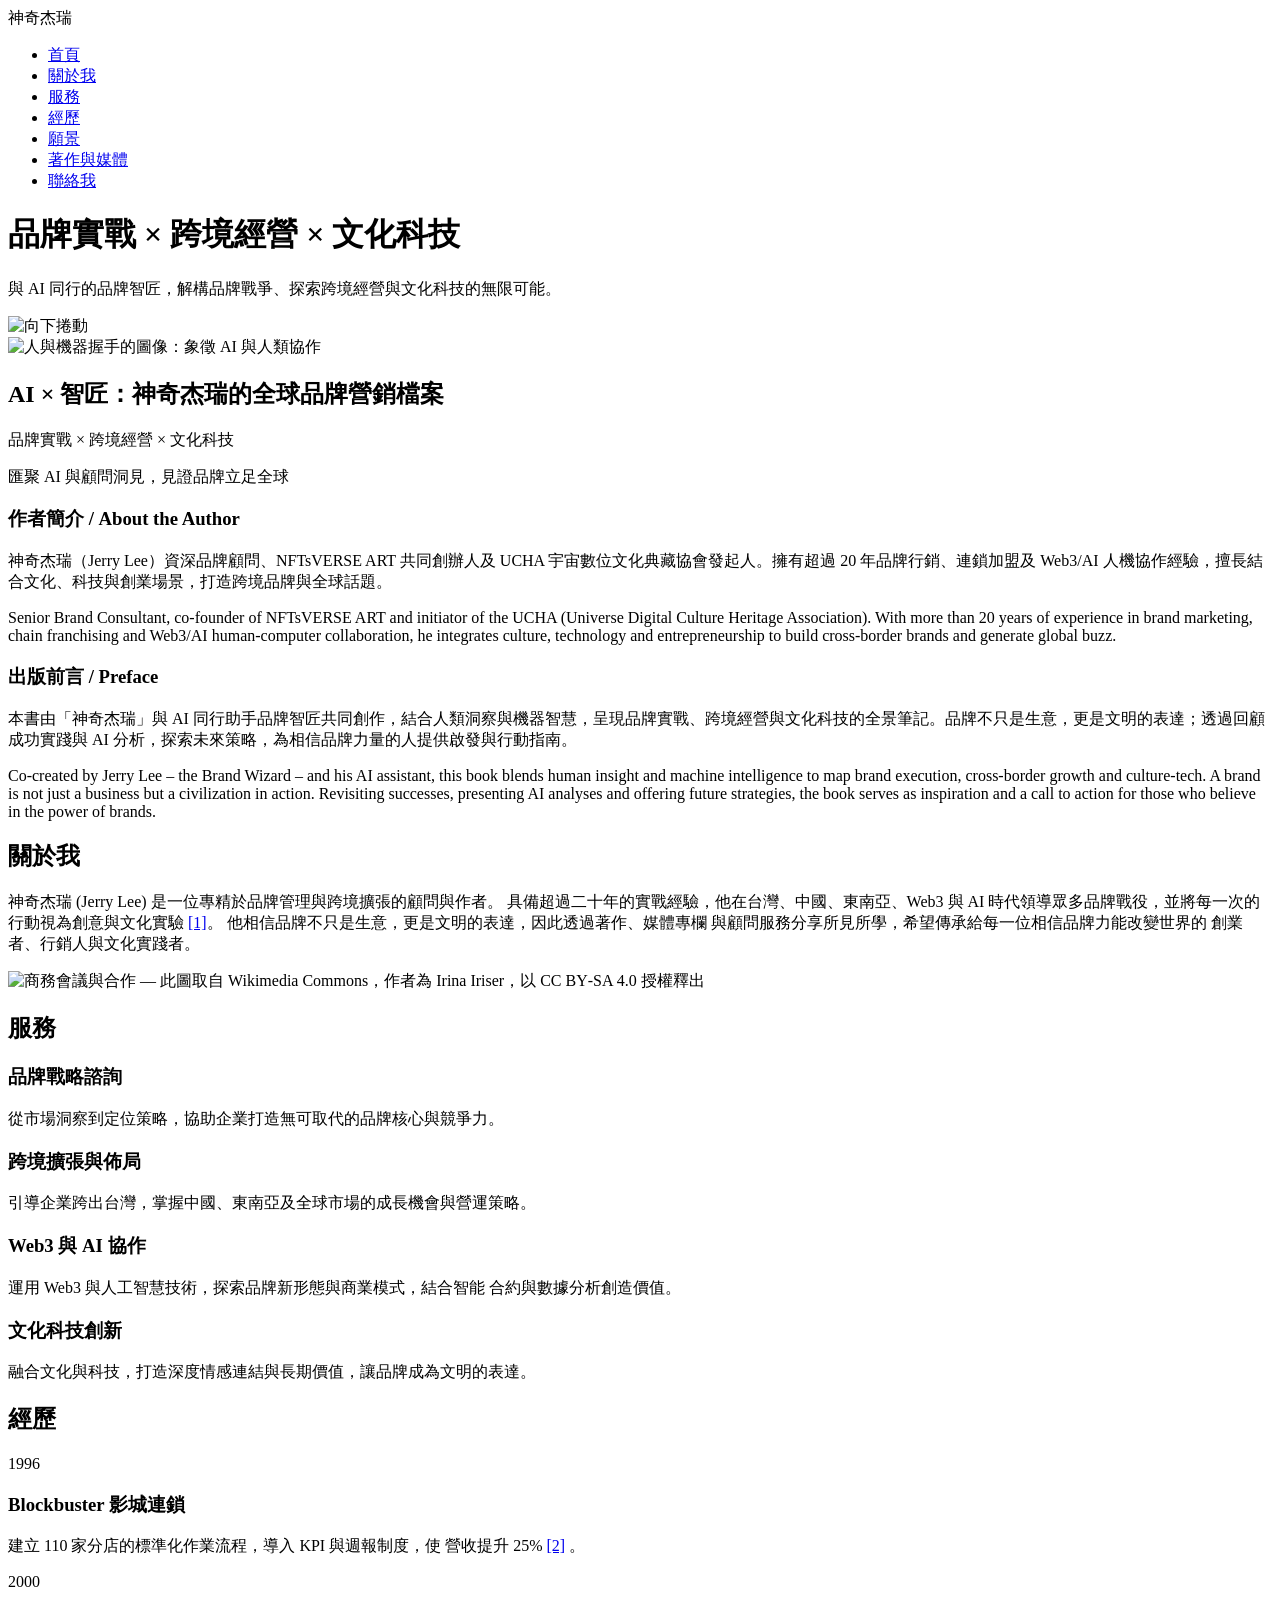
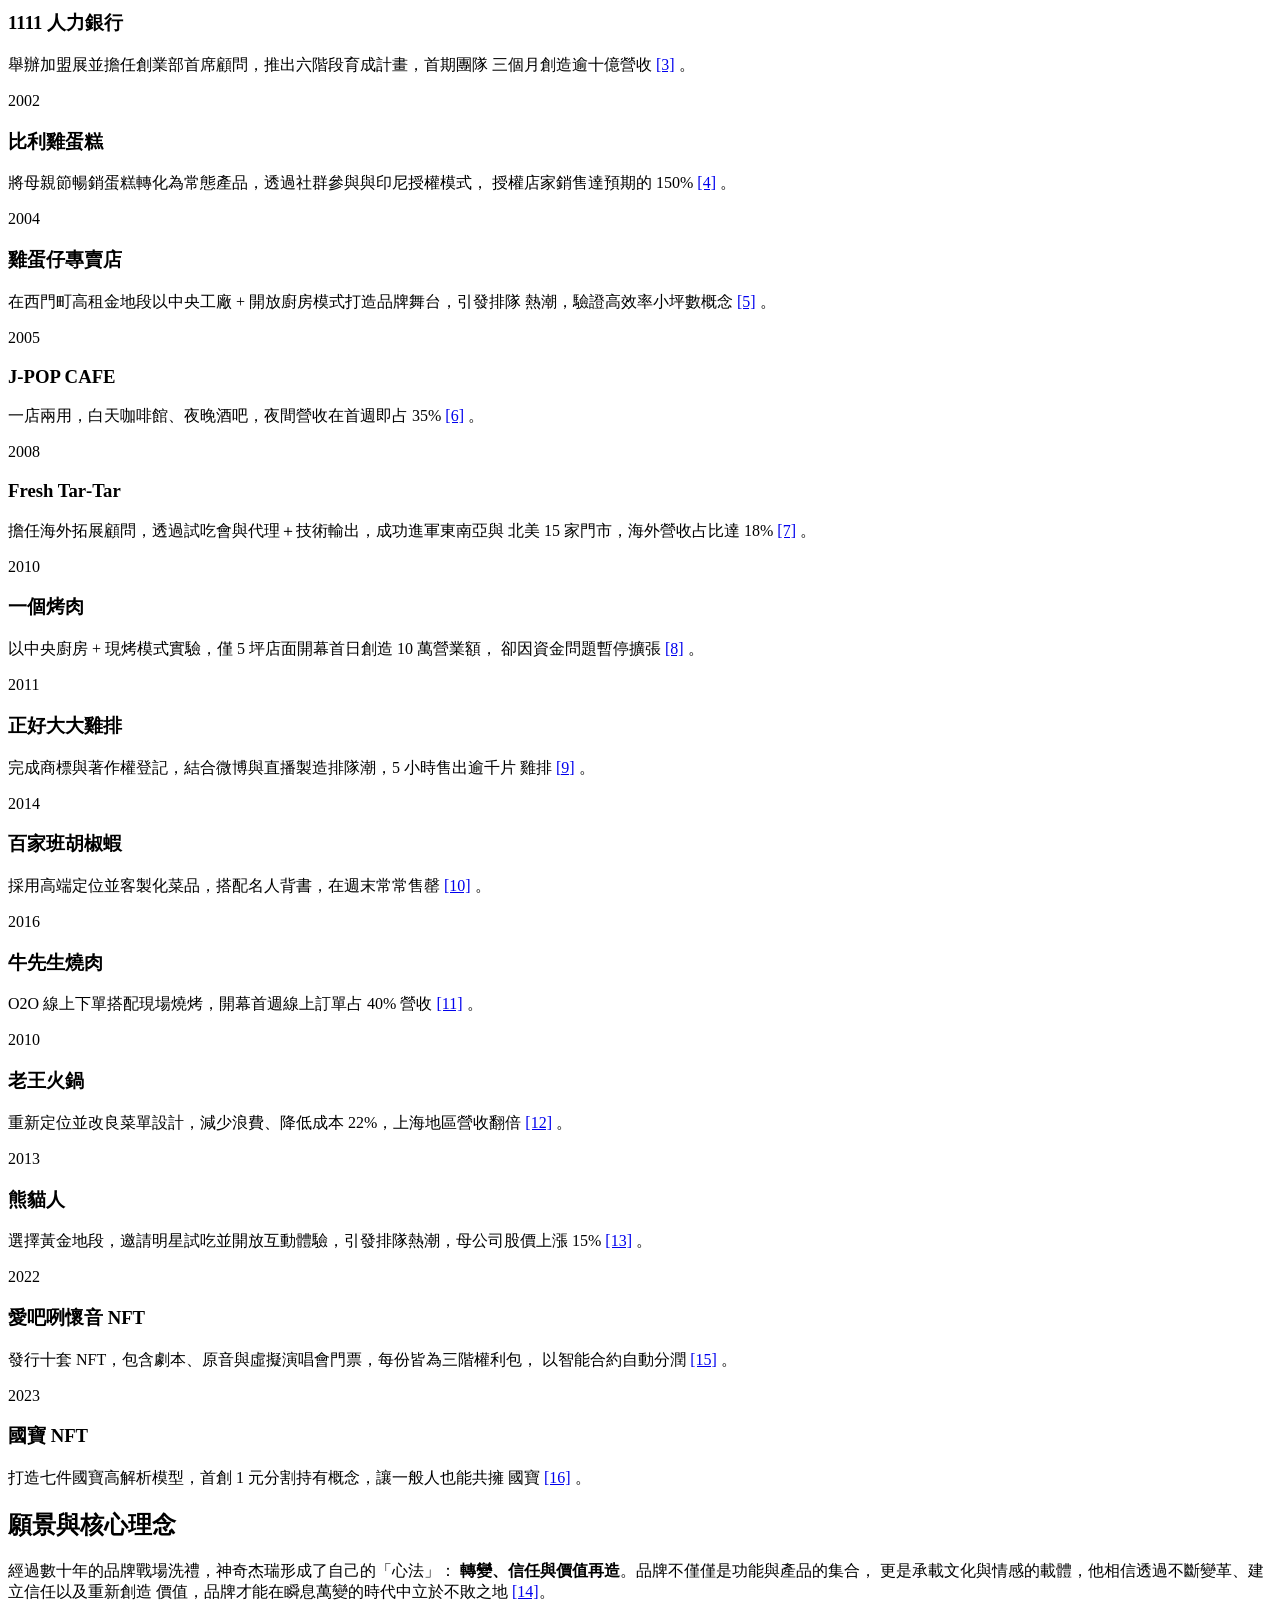
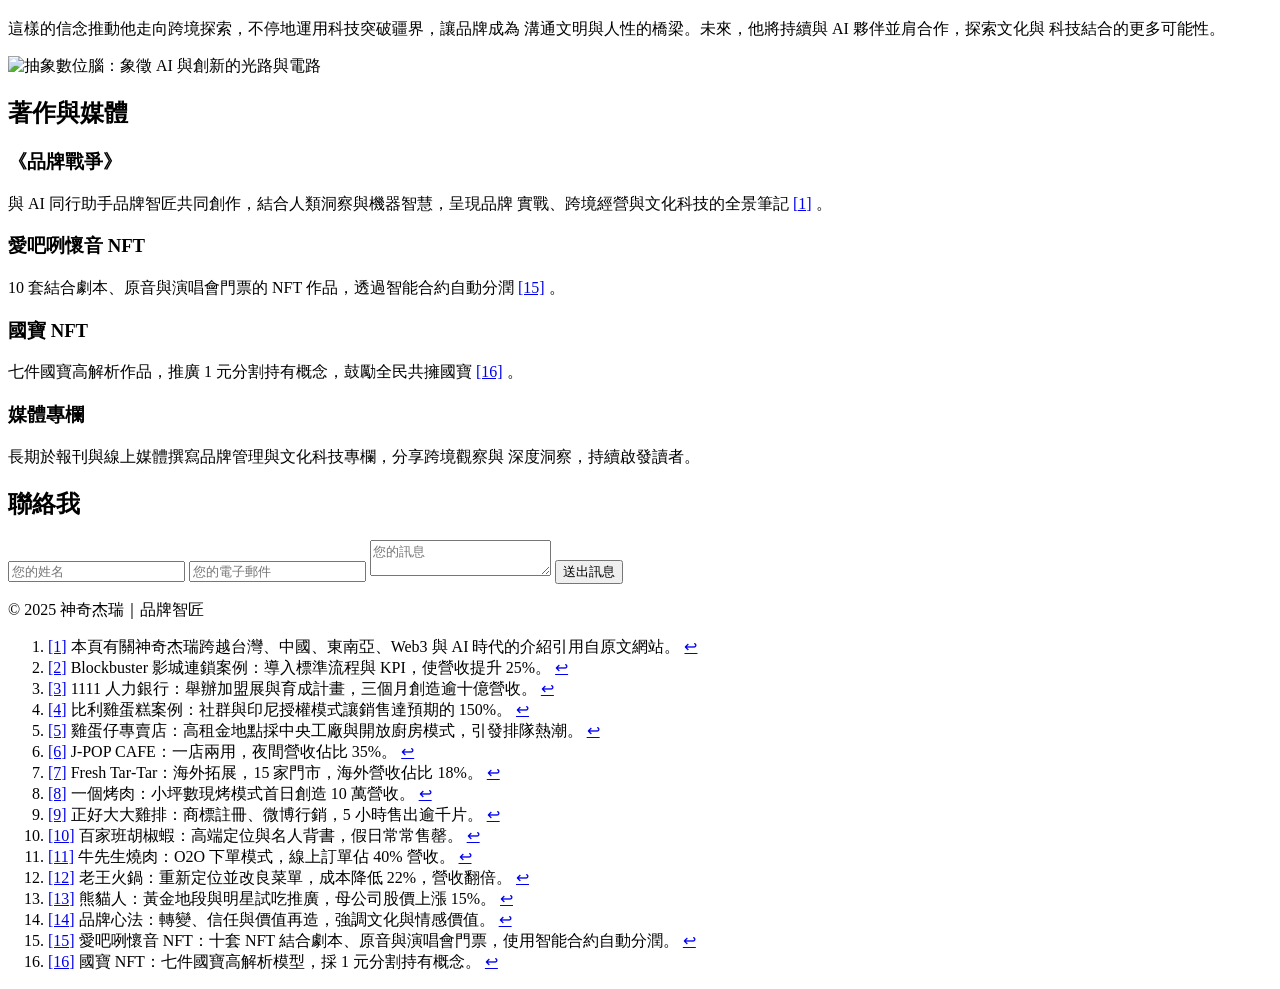
==== docs/index.html @ bb406d40 "Add files via upload" ====
<!DOCTYPE html>
<html lang="zh-Hant">
  <head>
    <meta charset="UTF-8" />
    <meta name="viewport" content="width=device-width, initial-scale=1.0" />
    <title>神奇杰瑞｜品牌顧問與策略家</title>
    <!-- Link to the main stylesheet -->
    <link rel="stylesheet" href="css/style.css" />
    <!-- Preconnect to Google Fonts for faster font loading -->
    <link rel="preconnect" href="https://fonts.googleapis.com" />
    <link rel="preconnect" href="https://fonts.gstatic.com" crossorigin />
    <link
      href="https://fonts.googleapis.com/css2?family=Noto+Sans+TC:wght@400;500;700&display=swap"
      rel="stylesheet"
    />
  </head>
  <body>
    <!-- Navigation bar -->
    <nav class="navbar">
      <div class="logo">神奇杰瑞</div>
      <ul class="nav-links">
        <li><a href="#home" class="active">首頁</a></li>
        <li><a href="#about">關於我</a></li>
        <li><a href="#services">服務</a></li>
        <li><a href="#timeline">經歷</a></li>
        <li><a href="#vision">願景</a></li>
        <li><a href="#works">著作與媒體</a></li>
        <li><a href="#contact">聯絡我</a></li>
      </ul>
    </nav>

    <!-- Hero section -->
    <header id="home" class="hero">
      <div class="hero-content">
        <h1>品牌實戰 × 跨境經營 × 文化科技</h1>
        <p>
          與 AI 同行的品牌智匠，解構品牌戰爭、探索跨境經營與文化科技的無限可能。
        </p>
        <!-- animated scroll arrow -->
        <img
          src="images/down_arrow.gif"
          alt="向下捲動"
          class="scroll-down-gif"
        />
        <!-- Book information card: title, author intro and preface -->
        <div class="hero-book">
          <div class="book-image">
            <img
              src="images/handshake.jpeg"
              alt="人與機器握手的圖像：象徵 AI 與人類協作"
            />
          </div>
          <div class="book-text">
            <h2 class="book-title">AI × 智匠：神奇杰瑞的全球品牌營銷檔案</h2>
            <p class="book-tagline">品牌實戰 × 跨境經營 × 文化科技</p>
            <p class="book-subtagline">匯聚 AI 與顧問洞見，見證品牌立足全球</p>
            <h3 class="author-title">作者簡介 / About the Author</h3>
            <p class="author-text">
              神奇杰瑞（Jerry Lee）資深品牌顧問、NFTsVERSE ART
              共同創辦人及 UCHA 宇宙數位文化典藏協會發起人。擁有超過
              20 年品牌行銷、連鎖加盟及 Web3/AI 人機協作經驗，擅長結合文化、科技與創業場景，打造跨境品牌與全球話題。
            </p>
            <p class="author-text">
              Senior Brand Consultant, co‑founder of NFTsVERSE ART and initiator of the UCHA (Universe Digital Culture Heritage Association). With more than 20 years of experience in brand marketing, chain franchising and Web3/AI human‑computer collaboration, he integrates culture, technology and entrepreneurship to build cross‑border brands and generate global buzz.
            </p>
            <h3 class="preface-title">出版前言 / Preface</h3>
            <p class="preface-text">
              本書由「神奇杰瑞」與 AI 同行助手品牌智匠共同創作，結合人類洞察與機器智慧，呈現品牌實戰、跨境經營與文化科技的全景筆記。品牌不只是生意，更是文明的表達；透過回顧成功實踐與 AI 分析，探索未來策略，為相信品牌力量的人提供啟發與行動指南。
            </p>
            <p class="preface-text">
              Co‑created by Jerry Lee – the Brand Wizard – and his AI assistant, this book blends human insight and machine intelligence to map brand execution, cross‑border growth and culture‑tech. A brand is not just a business but a civilization in action. Revisiting successes, presenting AI analyses and offering future strategies, the book serves as inspiration and a call to action for those who believe in the power of brands.
            </p>
          </div>
        </div>
      </div>
    </header>

    <main>
      <!-- About section -->
      <section id="about">
        <div class="section-title">
          <h2>關於我</h2>
        </div>
        <div class="about-container">
          <div class="about-text">
            <p>
              神奇杰瑞 (Jerry Lee) 是一位專精於品牌管理與跨境擴張的顧問與作者。
              具備超過二十年的實戰經驗，他在台灣、中國、東南亞、Web3
              與 AI 時代領導眾多品牌戰役，並將每一次的行動視為創意與文化實驗
              <a href="#fn1" id="ref1">[1]</a>。
              他相信品牌不只是生意，更是文明的表達，因此透過著作、媒體專欄
              與顧問服務分享所見所學，希望傳承給每一位相信品牌力能改變世界的
              創業者、行銷人與文化實踐者。
            </p>
          </div>
          <div class="about-image">
            <img
              src="images/business_meeting.jpg"
              alt="商務會議與合作 — 此圖取自 Wikimedia Commons，作者為 Irina Iriser，以 CC BY‑SA 4.0 授權釋出"
            />
          </div>
        </div>
      </section>

      <!-- Services section -->
      <section id="services">
        <div class="section-title">
          <h2>服務</h2>
        </div>
        <div class="services-grid">
          <div class="service">
            <h3>品牌戰略諮詢</h3>
            <p>
              從市場洞察到定位策略，協助企業打造無可取代的品牌核心與競爭力。
            </p>
          </div>
          <div class="service">
            <h3>跨境擴張與佈局</h3>
            <p>
              引導企業跨出台灣，掌握中國、東南亞及全球市場的成長機會與營運策略。
            </p>
          </div>
          <div class="service">
            <h3>Web3 與 AI 協作</h3>
            <p>
              運用 Web3 與人工智慧技術，探索品牌新形態與商業模式，結合智能
              合約與數據分析創造價值。
            </p>
          </div>
          <div class="service">
            <h3>文化科技創新</h3>
            <p>
              融合文化與科技，打造深度情感連結與長期價值，讓品牌成為文明的表達。
            </p>
          </div>
        </div>
      </section>

      <!-- Timeline section -->
      <section id="timeline">
        <div class="section-title">
          <h2>經歷</h2>
        </div>
        <div class="timeline">
          <!-- Each timeline item represents a milestone with a year and description -->
          <div class="timeline-item">
            <div class="timeline-year">1996</div>
            <div class="timeline-content">
              <h3>Blockbuster 影城連鎖</h3>
              <p>
                建立 110 家分店的標準化作業流程，導入 KPI 與週報制度，使
                營收提升 25%
                <a href="#fn2" id="ref2">[2]</a>
                。
              </p>
            </div>
          </div>
          <div class="timeline-item">
            <div class="timeline-year">2000</div>
            <div class="timeline-content">
              <h3>1111 人力銀行</h3>
              <p>
                舉辦加盟展並擔任創業部首席顧問，推出六階段育成計畫，首期團隊
                三個月創造逾十億營收
                <a href="#fn3" id="ref3">[3]</a>
                。
              </p>
            </div>
          </div>
          <div class="timeline-item">
            <div class="timeline-year">2002</div>
            <div class="timeline-content">
              <h3>比利雞蛋糕</h3>
              <p>
                將母親節暢銷蛋糕轉化為常態產品，透過社群參與與印尼授權模式，
                授權店家銷售達預期的 150%
                <a href="#fn4" id="ref4">[4]</a>
                。
              </p>
            </div>
          </div>
          <div class="timeline-item">
            <div class="timeline-year">2004</div>
            <div class="timeline-content">
              <h3>雞蛋仔專賣店</h3>
              <p>
                在西門町高租金地段以中央工廠 + 開放廚房模式打造品牌舞台，引發排隊
                熱潮，驗證高效率小坪數概念
                <a href="#fn5" id="ref5">[5]</a>
                。
              </p>
            </div>
          </div>
          <div class="timeline-item">
            <div class="timeline-year">2005</div>
            <div class="timeline-content">
              <h3>J‑POP CAFE</h3>
              <p>
                一店兩用，白天咖啡館、夜晚酒吧，夜間營收在首週即占 35%
                <a href="#fn6" id="ref6">[6]</a>
                。
              </p>
            </div>
          </div>
          <div class="timeline-item">
            <div class="timeline-year">2008</div>
            <div class="timeline-content">
              <h3>Fresh Tar‑Tar</h3>
              <p>
                擔任海外拓展顧問，透過試吃會與代理＋技術輸出，成功進軍東南亞與
                北美 15 家門市，海外營收占比達 18%
                <a href="#fn7" id="ref7">[7]</a>
                。
              </p>
            </div>
          </div>
          <div class="timeline-item">
            <div class="timeline-year">2010</div>
            <div class="timeline-content">
              <h3>一個烤肉</h3>
              <p>
                以中央廚房 + 現烤模式實驗，僅 5 坪店面開幕首日創造 10 萬營業額，
                卻因資金問題暫停擴張
                <a href="#fn8" id="ref8">[8]</a>
                。
              </p>
            </div>
          </div>
          <div class="timeline-item">
            <div class="timeline-year">2011</div>
            <div class="timeline-content">
              <h3>正好大大雞排</h3>
              <p>
                完成商標與著作權登記，結合微博與直播製造排隊潮，5 小時售出逾千片
                雞排
                <a href="#fn9" id="ref9">[9]</a>
                。
              </p>
            </div>
          </div>
          <div class="timeline-item">
            <div class="timeline-year">2014</div>
            <div class="timeline-content">
              <h3>百家班胡椒蝦</h3>
              <p>
                採用高端定位並客製化菜品，搭配名人背書，在週末常常售罄
                <a href="#fn10" id="ref10">[10]</a>
                。
              </p>
            </div>
          </div>
          <div class="timeline-item">
            <div class="timeline-year">2016</div>
            <div class="timeline-content">
              <h3>牛先生燒肉</h3>
              <p>
                O2O 線上下單搭配現場燒烤，開幕首週線上訂單占 40% 營收
                <a href="#fn11" id="ref11">[11]</a>
                。
              </p>
            </div>
          </div>
          <div class="timeline-item">
            <div class="timeline-year">2010</div>
            <div class="timeline-content">
              <h3>老王火鍋</h3>
              <p>
                重新定位並改良菜單設計，減少浪費、降低成本 22%，上海地區營收翻倍
                <a href="#fn12" id="ref12">[12]</a>
                。
              </p>
            </div>
          </div>
          <div class="timeline-item">
            <div class="timeline-year">2013</div>
            <div class="timeline-content">
              <h3>熊貓人</h3>
              <p>
                選擇黃金地段，邀請明星試吃並開放互動體驗，引發排隊熱潮，母公司股價上漲
                15%
                <a href="#fn13" id="ref13">[13]</a>
                。
              </p>
            </div>
          </div>
          <div class="timeline-item">
            <div class="timeline-year">2022</div>
            <div class="timeline-content">
              <h3>愛吧咧懷音 NFT</h3>
              <p>
                發行十套 NFT，包含劇本、原音與虛擬演唱會門票，每份皆為三階權利包，
                以智能合約自動分潤
                <a href="#fn15" id="ref15">[15]</a>
                。
              </p>
            </div>
          </div>
          <div class="timeline-item">
            <div class="timeline-year">2023</div>
            <div class="timeline-content">
              <h3>國寶 NFT</h3>
              <p>
                打造七件國寶高解析模型，首創 1 元分割持有概念，讓一般人也能共擁
                國寶
                <a href="#fn16" id="ref16">[16]</a>
                。
              </p>
            </div>
          </div>
        </div>
      </section>

      <!-- Vision section -->
      <section id="vision">
        <div class="section-title">
          <h2>願景與核心理念</h2>
        </div>
        <div class="vision-container">
          <div class="vision-text">
            <p>
              經過數十年的品牌戰場洗禮，神奇杰瑞形成了自己的「心法」：
              <strong>轉變、信任與價值再造</strong>。品牌不僅僅是功能與產品的集合，
              更是承載文化與情感的載體，他相信透過不斷變革、建立信任以及重新創造
              價值，品牌才能在瞬息萬變的時代中立於不敗之地
              <a href="#fn14" id="ref14">[14]</a>。
            </p>
            <p>
              這樣的信念推動他走向跨境探索，不停地運用科技突破疆界，讓品牌成為
              溝通文明與人性的橋梁。未來，他將持續與 AI 夥伴並肩合作，探索文化與
              科技結合的更多可能性。
            </p>
          </div>
          <div class="vision-image">
            <img
              src="images/ai_brain.png"
              alt="抽象數位腦：象徵 AI 與創新的光路與電路"
            />
          </div>
        </div>
      </section>

      <!-- Works section -->
      <section id="works">
        <div class="section-title">
          <h2>著作與媒體</h2>
        </div>
        <div class="works-grid">
          <div class="work-item">
            <h3>《品牌戰爭》</h3>
            <p>
              與 AI 同行助手品牌智匠共同創作，結合人類洞察與機器智慧，呈現品牌
              實戰、跨境經營與文化科技的全景筆記
              <a href="#fn1">[1]</a>
              。
            </p>
          </div>
          <div class="work-item">
            <h3>愛吧咧懷音 NFT</h3>
            <p>
              10 套結合劇本、原音與演唱會門票的 NFT 作品，透過智能合約自動分潤
              <a href="#fn15">[15]</a>
              。
            </p>
          </div>
          <div class="work-item">
            <h3>國寶 NFT</h3>
            <p>
              七件國寶高解析作品，推廣 1 元分割持有概念，鼓勵全民共擁國寶
              <a href="#fn16">[16]</a>
              。
            </p>
          </div>
          <div class="work-item">
            <h3>媒體專欄</h3>
            <p>
              長期於報刊與線上媒體撰寫品牌管理與文化科技專欄，分享跨境觀察與
              深度洞察，持續啟發讀者。
            </p>
          </div>
        </div>
      </section>

      <!-- Contact section -->
      <section id="contact">
        <div class="section-title">
          <h2>聯絡我</h2>
        </div>
        <div class="contact-container">
          <input type="text" name="name" placeholder="您的姓名" />
          <input type="email" name="email" placeholder="您的電子郵件" />
          <textarea name="message" placeholder="您的訊息"></textarea>
          <button type="submit">送出訊息</button>
        </div>
      </section>
    </main>

    <!-- Footer with citations -->
    <footer>
      <p>© 2025 神奇杰瑞｜品牌智匠</p>
      <div class="citations">
        <ol>
          <li id="fn1">
            <a href="【838399535482392†L4-L7】" target="_blank">[1]</a>
            本頁有關神奇杰瑞跨越台灣、中國、東南亞、Web3 與 AI 時代的介紹引用自原文網站。
            <a href="#ref1">↩︎</a>
          </li>
          <li id="fn2">
            <a href="【838399535482392†L19-L21】" target="_blank">[2]</a>
            Blockbuster 影城連鎖案例：導入標準流程與 KPI，使營收提升 25%。
            <a href="#ref2">↩︎</a>
          </li>
          <li id="fn3">
            <a href="【838399535482392†L34-L35】" target="_blank">[3]</a>
            1111 人力銀行：舉辦加盟展與育成計畫，三個月創造逾十億營收。
            <a href="#ref3">↩︎</a>
          </li>
          <li id="fn4">
            <a href="【838399535482392†L52-L55】" target="_blank">[4]</a>
            比利雞蛋糕案例：社群與印尼授權模式讓銷售達預期的 150%。
            <a href="#ref4">↩︎</a>
          </li>
          <li id="fn5">
            <a href="【838399535482392†L68-L69】" target="_blank">[5]</a>
            雞蛋仔專賣店：高租金地點採中央工廠與開放廚房模式，引發排隊熱潮。
            <a href="#ref5">↩︎</a>
          </li>
          <li id="fn6">
            <a href="【838399535482392†L86-L87】" target="_blank">[6]</a>
            J‑POP CAFE：一店兩用，夜間營收佔比 35%。
            <a href="#ref6">↩︎</a>
          </li>
          <li id="fn7">
            <a href="【838399535482392†L103-L104】" target="_blank">[7]</a>
            Fresh Tar‑Tar：海外拓展，15 家門市，海外營收佔比 18%。
            <a href="#ref7">↩︎</a>
          </li>
          <li id="fn8">
            <a href="【838399535482392†L118-L119】" target="_blank">[8]</a>
            一個烤肉：小坪數現烤模式首日創造 10 萬營收。
            <a href="#ref8">↩︎</a>
          </li>
          <li id="fn9">
            <a href="【838399535482392†L136-L137】" target="_blank">[9]</a>
            正好大大雞排：商標註冊、微博行銷，5 小時售出逾千片。
            <a href="#ref9">↩︎</a>
          </li>
          <li id="fn10">
            <a href="【838399535482392†L155-L156】" target="_blank">[10]</a>
            百家班胡椒蝦：高端定位與名人背書，假日常常售罄。
            <a href="#ref10">↩︎</a>
          </li>
          <li id="fn11">
            <a href="【838399535482392†L173-L174】" target="_blank">[11]</a>
            牛先生燒肉：O2O 下單模式，線上訂單佔 40% 營收。
            <a href="#ref11">↩︎</a>
          </li>
          <li id="fn12">
            <a href="【838399535482392†L194-L195】" target="_blank">[12]</a>
            老王火鍋：重新定位並改良菜單，成本降低 22%，營收翻倍。
            <a href="#ref12">↩︎</a>
          </li>
          <li id="fn13">
            <a href="【838399535482392†L209-L210】" target="_blank">[13]</a>
            熊貓人：黃金地段與明星試吃推廣，母公司股價上漲 15%。
            <a href="#ref13">↩︎</a>
          </li>
          <li id="fn14">
            <a href="【838399535482392†L225-L226】" target="_blank">[14]</a>
            品牌心法：轉變、信任與價值再造，強調文化與情感價值。
            <a href="#ref14">↩︎</a>
          </li>
          <li id="fn15">
            <a href="【838399535482392†L244-L246】" target="_blank">[15]</a>
            愛吧咧懷音 NFT：十套 NFT 結合劇本、原音與演唱會門票，使用智能合約自動分潤。
            <a href="#ref15">↩︎</a>
          </li>
          <li id="fn16">
            <a href="【838399535482392†L262-L264】" target="_blank">[16]</a>
            國寶 NFT：七件國寶高解析模型，採 1 元分割持有概念。
            <a href="#ref16">↩︎</a>
          </li>
        </ol>
      </div>
    </footer>

    <!-- Main script -->
    <script src="js/main.js"></script>
  </body>
</html>
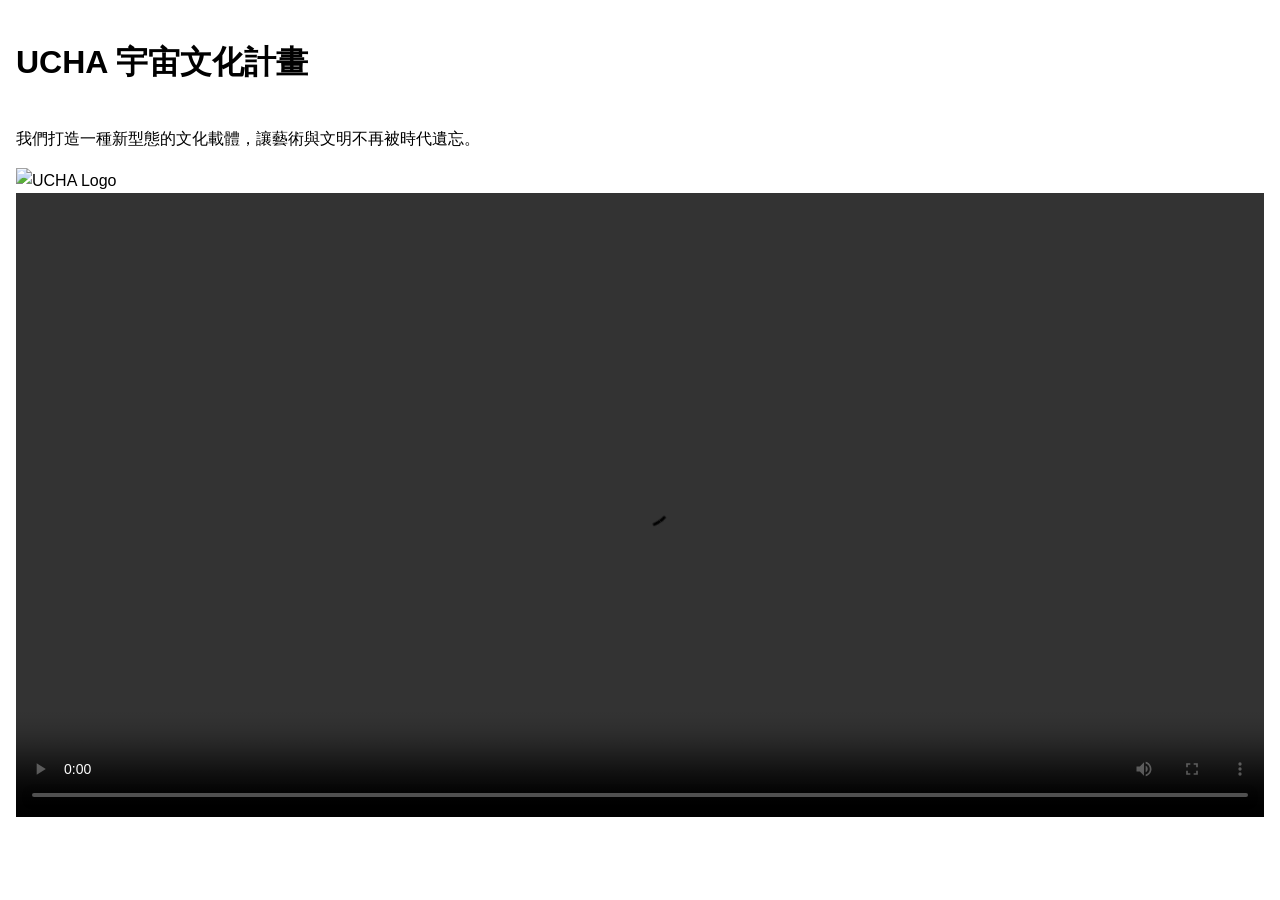
==== commit da84d147: "Add files via upload" ====
--- a/docs/index.html
+++ b/docs/index.html
@@ -1,489 +1,18 @@
+
 <!DOCTYPE html>
-<html lang="zh-Hant">
-  <head>
-    <meta charset="UTF-8" />
-    <meta name="viewport" content="width=device-width, initial-scale=1.0" />
-    <title>神奇杰瑞｜品牌顧問與策略家</title>
-    <!-- Link to the main stylesheet -->
-    <link rel="stylesheet" href="css/style.css" />
-    <!-- Preconnect to Google Fonts for faster font loading -->
-    <link rel="preconnect" href="https://fonts.googleapis.com" />
-    <link rel="preconnect" href="https://fonts.gstatic.com" crossorigin />
-    <link
-      href="https://fonts.googleapis.com/css2?family=Noto+Sans+TC:wght@400;500;700&display=swap"
-      rel="stylesheet"
-    />
-  </head>
-  <body>
-    <!-- Navigation bar -->
-    <nav class="navbar">
-      <div class="logo">神奇杰瑞</div>
-      <ul class="nav-links">
-        <li><a href="#home" class="active">首頁</a></li>
-        <li><a href="#about">關於我</a></li>
-        <li><a href="#services">服務</a></li>
-        <li><a href="#timeline">經歷</a></li>
-        <li><a href="#vision">願景</a></li>
-        <li><a href="#works">著作與媒體</a></li>
-        <li><a href="#contact">聯絡我</a></li>
-      </ul>
-    </nav>
-
-    <!-- Hero section -->
-    <header id="home" class="hero">
-      <div class="hero-content">
-        <h1>品牌實戰 × 跨境經營 × 文化科技</h1>
-        <p>
-          與 AI 同行的品牌智匠，解構品牌戰爭、探索跨境經營與文化科技的無限可能。
-        </p>
-        <!-- animated scroll arrow -->
-        <img
-          src="images/down_arrow.gif"
-          alt="向下捲動"
-          class="scroll-down-gif"
-        />
-        <!-- Book information card: title, author intro and preface -->
-        <div class="hero-book">
-          <div class="book-image">
-            <img
-              src="images/handshake.jpeg"
-              alt="人與機器握手的圖像：象徵 AI 與人類協作"
-            />
-          </div>
-          <div class="book-text">
-            <h2 class="book-title">AI × 智匠：神奇杰瑞的全球品牌營銷檔案</h2>
-            <p class="book-tagline">品牌實戰 × 跨境經營 × 文化科技</p>
-            <p class="book-subtagline">匯聚 AI 與顧問洞見，見證品牌立足全球</p>
-            <h3 class="author-title">作者簡介 / About the Author</h3>
-            <p class="author-text">
-              神奇杰瑞（Jerry Lee）資深品牌顧問、NFTsVERSE ART
-              共同創辦人及 UCHA 宇宙數位文化典藏協會發起人。擁有超過
-              20 年品牌行銷、連鎖加盟及 Web3/AI 人機協作經驗，擅長結合文化、科技與創業場景，打造跨境品牌與全球話題。
-            </p>
-            <p class="author-text">
-              Senior Brand Consultant, co‑founder of NFTsVERSE ART and initiator of the UCHA (Universe Digital Culture Heritage Association). With more than 20 years of experience in brand marketing, chain franchising and Web3/AI human‑computer collaboration, he integrates culture, technology and entrepreneurship to build cross‑border brands and generate global buzz.
-            </p>
-            <h3 class="preface-title">出版前言 / Preface</h3>
-            <p class="preface-text">
-              本書由「神奇杰瑞」與 AI 同行助手品牌智匠共同創作，結合人類洞察與機器智慧，呈現品牌實戰、跨境經營與文化科技的全景筆記。品牌不只是生意，更是文明的表達；透過回顧成功實踐與 AI 分析，探索未來策略，為相信品牌力量的人提供啟發與行動指南。
-            </p>
-            <p class="preface-text">
-              Co‑created by Jerry Lee – the Brand Wizard – and his AI assistant, this book blends human insight and machine intelligence to map brand execution, cross‑border growth and culture‑tech. A brand is not just a business but a civilization in action. Revisiting successes, presenting AI analyses and offering future strategies, the book serves as inspiration and a call to action for those who believe in the power of brands.
-            </p>
-          </div>
-        </div>
-      </div>
-    </header>
-
-    <main>
-      <!-- About section -->
-      <section id="about">
-        <div class="section-title">
-          <h2>關於我</h2>
-        </div>
-        <div class="about-container">
-          <div class="about-text">
-            <p>
-              神奇杰瑞 (Jerry Lee) 是一位專精於品牌管理與跨境擴張的顧問與作者。
-              具備超過二十年的實戰經驗，他在台灣、中國、東南亞、Web3
-              與 AI 時代領導眾多品牌戰役，並將每一次的行動視為創意與文化實驗
-              <a href="#fn1" id="ref1">[1]</a>。
-              他相信品牌不只是生意，更是文明的表達，因此透過著作、媒體專欄
-              與顧問服務分享所見所學，希望傳承給每一位相信品牌力能改變世界的
-              創業者、行銷人與文化實踐者。
-            </p>
-          </div>
-          <div class="about-image">
-            <img
-              src="images/business_meeting.jpg"
-              alt="商務會議與合作 — 此圖取自 Wikimedia Commons，作者為 Irina Iriser，以 CC BY‑SA 4.0 授權釋出"
-            />
-          </div>
-        </div>
-      </section>
-
-      <!-- Services section -->
-      <section id="services">
-        <div class="section-title">
-          <h2>服務</h2>
-        </div>
-        <div class="services-grid">
-          <div class="service">
-            <h3>品牌戰略諮詢</h3>
-            <p>
-              從市場洞察到定位策略，協助企業打造無可取代的品牌核心與競爭力。
-            </p>
-          </div>
-          <div class="service">
-            <h3>跨境擴張與佈局</h3>
-            <p>
-              引導企業跨出台灣，掌握中國、東南亞及全球市場的成長機會與營運策略。
-            </p>
-          </div>
-          <div class="service">
-            <h3>Web3 與 AI 協作</h3>
-            <p>
-              運用 Web3 與人工智慧技術，探索品牌新形態與商業模式，結合智能
-              合約與數據分析創造價值。
-            </p>
-          </div>
-          <div class="service">
-            <h3>文化科技創新</h3>
-            <p>
-              融合文化與科技，打造深度情感連結與長期價值，讓品牌成為文明的表達。
-            </p>
-          </div>
-        </div>
-      </section>
-
-      <!-- Timeline section -->
-      <section id="timeline">
-        <div class="section-title">
-          <h2>經歷</h2>
-        </div>
-        <div class="timeline">
-          <!-- Each timeline item represents a milestone with a year and description -->
-          <div class="timeline-item">
-            <div class="timeline-year">1996</div>
-            <div class="timeline-content">
-              <h3>Blockbuster 影城連鎖</h3>
-              <p>
-                建立 110 家分店的標準化作業流程，導入 KPI 與週報制度，使
-                營收提升 25%
-                <a href="#fn2" id="ref2">[2]</a>
-                。
-              </p>
-            </div>
-          </div>
-          <div class="timeline-item">
-            <div class="timeline-year">2000</div>
-            <div class="timeline-content">
-              <h3>1111 人力銀行</h3>
-              <p>
-                舉辦加盟展並擔任創業部首席顧問，推出六階段育成計畫，首期團隊
-                三個月創造逾十億營收
-                <a href="#fn3" id="ref3">[3]</a>
-                。
-              </p>
-            </div>
-          </div>
-          <div class="timeline-item">
-            <div class="timeline-year">2002</div>
-            <div class="timeline-content">
-              <h3>比利雞蛋糕</h3>
-              <p>
-                將母親節暢銷蛋糕轉化為常態產品，透過社群參與與印尼授權模式，
-                授權店家銷售達預期的 150%
-                <a href="#fn4" id="ref4">[4]</a>
-                。
-              </p>
-            </div>
-          </div>
-          <div class="timeline-item">
-            <div class="timeline-year">2004</div>
-            <div class="timeline-content">
-              <h3>雞蛋仔專賣店</h3>
-              <p>
-                在西門町高租金地段以中央工廠 + 開放廚房模式打造品牌舞台，引發排隊
-                熱潮，驗證高效率小坪數概念
-                <a href="#fn5" id="ref5">[5]</a>
-                。
-              </p>
-            </div>
-          </div>
-          <div class="timeline-item">
-            <div class="timeline-year">2005</div>
-            <div class="timeline-content">
-              <h3>J‑POP CAFE</h3>
-              <p>
-                一店兩用，白天咖啡館、夜晚酒吧，夜間營收在首週即占 35%
-                <a href="#fn6" id="ref6">[6]</a>
-                。
-              </p>
-            </div>
-          </div>
-          <div class="timeline-item">
-            <div class="timeline-year">2008</div>
-            <div class="timeline-content">
-              <h3>Fresh Tar‑Tar</h3>
-              <p>
-                擔任海外拓展顧問，透過試吃會與代理＋技術輸出，成功進軍東南亞與
-                北美 15 家門市，海外營收占比達 18%
-                <a href="#fn7" id="ref7">[7]</a>
-                。
-              </p>
-            </div>
-          </div>
-          <div class="timeline-item">
-            <div class="timeline-year">2010</div>
-            <div class="timeline-content">
-              <h3>一個烤肉</h3>
-              <p>
-                以中央廚房 + 現烤模式實驗，僅 5 坪店面開幕首日創造 10 萬營業額，
-                卻因資金問題暫停擴張
-                <a href="#fn8" id="ref8">[8]</a>
-                。
-              </p>
-            </div>
-          </div>
-          <div class="timeline-item">
-            <div class="timeline-year">2011</div>
-            <div class="timeline-content">
-              <h3>正好大大雞排</h3>
-              <p>
-                完成商標與著作權登記，結合微博與直播製造排隊潮，5 小時售出逾千片
-                雞排
-                <a href="#fn9" id="ref9">[9]</a>
-                。
-              </p>
-            </div>
-          </div>
-          <div class="timeline-item">
-            <div class="timeline-year">2014</div>
-            <div class="timeline-content">
-              <h3>百家班胡椒蝦</h3>
-              <p>
-                採用高端定位並客製化菜品，搭配名人背書，在週末常常售罄
-                <a href="#fn10" id="ref10">[10]</a>
-                。
-              </p>
-            </div>
-          </div>
-          <div class="timeline-item">
-            <div class="timeline-year">2016</div>
-            <div class="timeline-content">
-              <h3>牛先生燒肉</h3>
-              <p>
-                O2O 線上下單搭配現場燒烤，開幕首週線上訂單占 40% 營收
-                <a href="#fn11" id="ref11">[11]</a>
-                。
-              </p>
-            </div>
-          </div>
-          <div class="timeline-item">
-            <div class="timeline-year">2010</div>
-            <div class="timeline-content">
-              <h3>老王火鍋</h3>
-              <p>
-                重新定位並改良菜單設計，減少浪費、降低成本 22%，上海地區營收翻倍
-                <a href="#fn12" id="ref12">[12]</a>
-                。
-              </p>
-            </div>
-          </div>
-          <div class="timeline-item">
-            <div class="timeline-year">2013</div>
-            <div class="timeline-content">
-              <h3>熊貓人</h3>
-              <p>
-                選擇黃金地段，邀請明星試吃並開放互動體驗，引發排隊熱潮，母公司股價上漲
-                15%
-                <a href="#fn13" id="ref13">[13]</a>
-                。
-              </p>
-            </div>
-          </div>
-          <div class="timeline-item">
-            <div class="timeline-year">2022</div>
-            <div class="timeline-content">
-              <h3>愛吧咧懷音 NFT</h3>
-              <p>
-                發行十套 NFT，包含劇本、原音與虛擬演唱會門票，每份皆為三階權利包，
-                以智能合約自動分潤
-                <a href="#fn15" id="ref15">[15]</a>
-                。
-              </p>
-            </div>
-          </div>
-          <div class="timeline-item">
-            <div class="timeline-year">2023</div>
-            <div class="timeline-content">
-              <h3>國寶 NFT</h3>
-              <p>
-                打造七件國寶高解析模型，首創 1 元分割持有概念，讓一般人也能共擁
-                國寶
-                <a href="#fn16" id="ref16">[16]</a>
-                。
-              </p>
-            </div>
-          </div>
-        </div>
-      </section>
-
-      <!-- Vision section -->
-      <section id="vision">
-        <div class="section-title">
-          <h2>願景與核心理念</h2>
-        </div>
-        <div class="vision-container">
-          <div class="vision-text">
-            <p>
-              經過數十年的品牌戰場洗禮，神奇杰瑞形成了自己的「心法」：
-              <strong>轉變、信任與價值再造</strong>。品牌不僅僅是功能與產品的集合，
-              更是承載文化與情感的載體，他相信透過不斷變革、建立信任以及重新創造
-              價值，品牌才能在瞬息萬變的時代中立於不敗之地
-              <a href="#fn14" id="ref14">[14]</a>。
-            </p>
-            <p>
-              這樣的信念推動他走向跨境探索，不停地運用科技突破疆界，讓品牌成為
-              溝通文明與人性的橋梁。未來，他將持續與 AI 夥伴並肩合作，探索文化與
-              科技結合的更多可能性。
-            </p>
-          </div>
-          <div class="vision-image">
-            <img
-              src="images/ai_brain.png"
-              alt="抽象數位腦：象徵 AI 與創新的光路與電路"
-            />
-          </div>
-        </div>
-      </section>
-
-      <!-- Works section -->
-      <section id="works">
-        <div class="section-title">
-          <h2>著作與媒體</h2>
-        </div>
-        <div class="works-grid">
-          <div class="work-item">
-            <h3>《品牌戰爭》</h3>
-            <p>
-              與 AI 同行助手品牌智匠共同創作，結合人類洞察與機器智慧，呈現品牌
-              實戰、跨境經營與文化科技的全景筆記
-              <a href="#fn1">[1]</a>
-              。
-            </p>
-          </div>
-          <div class="work-item">
-            <h3>愛吧咧懷音 NFT</h3>
-            <p>
-              10 套結合劇本、原音與演唱會門票的 NFT 作品，透過智能合約自動分潤
-              <a href="#fn15">[15]</a>
-              。
-            </p>
-          </div>
-          <div class="work-item">
-            <h3>國寶 NFT</h3>
-            <p>
-              七件國寶高解析作品，推廣 1 元分割持有概念，鼓勵全民共擁國寶
-              <a href="#fn16">[16]</a>
-              。
-            </p>
-          </div>
-          <div class="work-item">
-            <h3>媒體專欄</h3>
-            <p>
-              長期於報刊與線上媒體撰寫品牌管理與文化科技專欄，分享跨境觀察與
-              深度洞察，持續啟發讀者。
-            </p>
-          </div>
-        </div>
-      </section>
-
-      <!-- Contact section -->
-      <section id="contact">
-        <div class="section-title">
-          <h2>聯絡我</h2>
-        </div>
-        <div class="contact-container">
-          <input type="text" name="name" placeholder="您的姓名" />
-          <input type="email" name="email" placeholder="您的電子郵件" />
-          <textarea name="message" placeholder="您的訊息"></textarea>
-          <button type="submit">送出訊息</button>
-        </div>
-      </section>
-    </main>
-
-    <!-- Footer with citations -->
-    <footer>
-      <p>© 2025 神奇杰瑞｜品牌智匠</p>
-      <div class="citations">
-        <ol>
-          <li id="fn1">
-            <a href="【838399535482392†L4-L7】" target="_blank">[1]</a>
-            本頁有關神奇杰瑞跨越台灣、中國、東南亞、Web3 與 AI 時代的介紹引用自原文網站。
-            <a href="#ref1">↩︎</a>
-          </li>
-          <li id="fn2">
-            <a href="【838399535482392†L19-L21】" target="_blank">[2]</a>
-            Blockbuster 影城連鎖案例：導入標準流程與 KPI，使營收提升 25%。
-            <a href="#ref2">↩︎</a>
-          </li>
-          <li id="fn3">
-            <a href="【838399535482392†L34-L35】" target="_blank">[3]</a>
-            1111 人力銀行：舉辦加盟展與育成計畫，三個月創造逾十億營收。
-            <a href="#ref3">↩︎</a>
-          </li>
-          <li id="fn4">
-            <a href="【838399535482392†L52-L55】" target="_blank">[4]</a>
-            比利雞蛋糕案例：社群與印尼授權模式讓銷售達預期的 150%。
-            <a href="#ref4">↩︎</a>
-          </li>
-          <li id="fn5">
-            <a href="【838399535482392†L68-L69】" target="_blank">[5]</a>
-            雞蛋仔專賣店：高租金地點採中央工廠與開放廚房模式，引發排隊熱潮。
-            <a href="#ref5">↩︎</a>
-          </li>
-          <li id="fn6">
-            <a href="【838399535482392†L86-L87】" target="_blank">[6]</a>
-            J‑POP CAFE：一店兩用，夜間營收佔比 35%。
-            <a href="#ref6">↩︎</a>
-          </li>
-          <li id="fn7">
-            <a href="【838399535482392†L103-L104】" target="_blank">[7]</a>
-            Fresh Tar‑Tar：海外拓展，15 家門市，海外營收佔比 18%。
-            <a href="#ref7">↩︎</a>
-          </li>
-          <li id="fn8">
-            <a href="【838399535482392†L118-L119】" target="_blank">[8]</a>
-            一個烤肉：小坪數現烤模式首日創造 10 萬營收。
-            <a href="#ref8">↩︎</a>
-          </li>
-          <li id="fn9">
-            <a href="【838399535482392†L136-L137】" target="_blank">[9]</a>
-            正好大大雞排：商標註冊、微博行銷，5 小時售出逾千片。
-            <a href="#ref9">↩︎</a>
-          </li>
-          <li id="fn10">
-            <a href="【838399535482392†L155-L156】" target="_blank">[10]</a>
-            百家班胡椒蝦：高端定位與名人背書，假日常常售罄。
-            <a href="#ref10">↩︎</a>
-          </li>
-          <li id="fn11">
-            <a href="【838399535482392†L173-L174】" target="_blank">[11]</a>
-            牛先生燒肉：O2O 下單模式，線上訂單佔 40% 營收。
-            <a href="#ref11">↩︎</a>
-          </li>
-          <li id="fn12">
-            <a href="【838399535482392†L194-L195】" target="_blank">[12]</a>
-            老王火鍋：重新定位並改良菜單，成本降低 22%，營收翻倍。
-            <a href="#ref12">↩︎</a>
-          </li>
-          <li id="fn13">
-            <a href="【838399535482392†L209-L210】" target="_blank">[13]</a>
-            熊貓人：黃金地段與明星試吃推廣，母公司股價上漲 15%。
-            <a href="#ref13">↩︎</a>
-          </li>
-          <li id="fn14">
-            <a href="【838399535482392†L225-L226】" target="_blank">[14]</a>
-            品牌心法：轉變、信任與價值再造，強調文化與情感價值。
-            <a href="#ref14">↩︎</a>
-          </li>
-          <li id="fn15">
-            <a href="【838399535482392†L244-L246】" target="_blank">[15]</a>
-            愛吧咧懷音 NFT：十套 NFT 結合劇本、原音與演唱會門票，使用智能合約自動分潤。
-            <a href="#ref15">↩︎</a>
-          </li>
-          <li id="fn16">
-            <a href="【838399535482392†L262-L264】" target="_blank">[16]</a>
-            國寶 NFT：七件國寶高解析模型，採 1 元分割持有概念。
-            <a href="#ref16">↩︎</a>
-          </li>
-        </ol>
-      </div>
-    </footer>
-
-    <!-- Main script -->
-    <script src="js/main.js"></script>
-  </body>
-</html>+<html lang="zh-TW">
+<head>
+  <meta charset="UTF-8" />
+  <meta name="viewport" content="width=device-width, initial-scale=1" />
+  <title>UCHA 宇宙文化計畫</title>
+  <link rel="stylesheet" href="style.css" />
+</head>
+<body>
+  <div class="container">
+    <h1>UCHA 宇宙文化計畫</h1>
+    <p>我們打造一種新型態的文化載體，讓藝術與文明不再被時代遺忘。</p>
+    <img src="logo.png" alt="UCHA Logo" />
+    <video controls src="videos/Declaration.mp4"></video>
+  </div>
+</body>
+</html>
--- a/docs/style.css
+++ b/docs/style.css
@@ -0,0 +1,33 @@
+
+/* 手機適應排版樣式 */
+body {
+  font-family: Arial, sans-serif;
+  font-size: 16px;
+  line-height: 1.6;
+  padding: 0;
+  margin: 0;
+}
+
+.container {
+  display: flex;
+  flex-direction: column;
+  padding: 1rem;
+}
+
+img {
+  max-width: 100%;
+  height: auto;
+}
+
+video {
+  max-width: 100%;
+  height: auto;
+}
+
+iframe {
+  max-width: 100%;
+}
+
+h1, h2, h3, p {
+  word-break: break-word;
+}
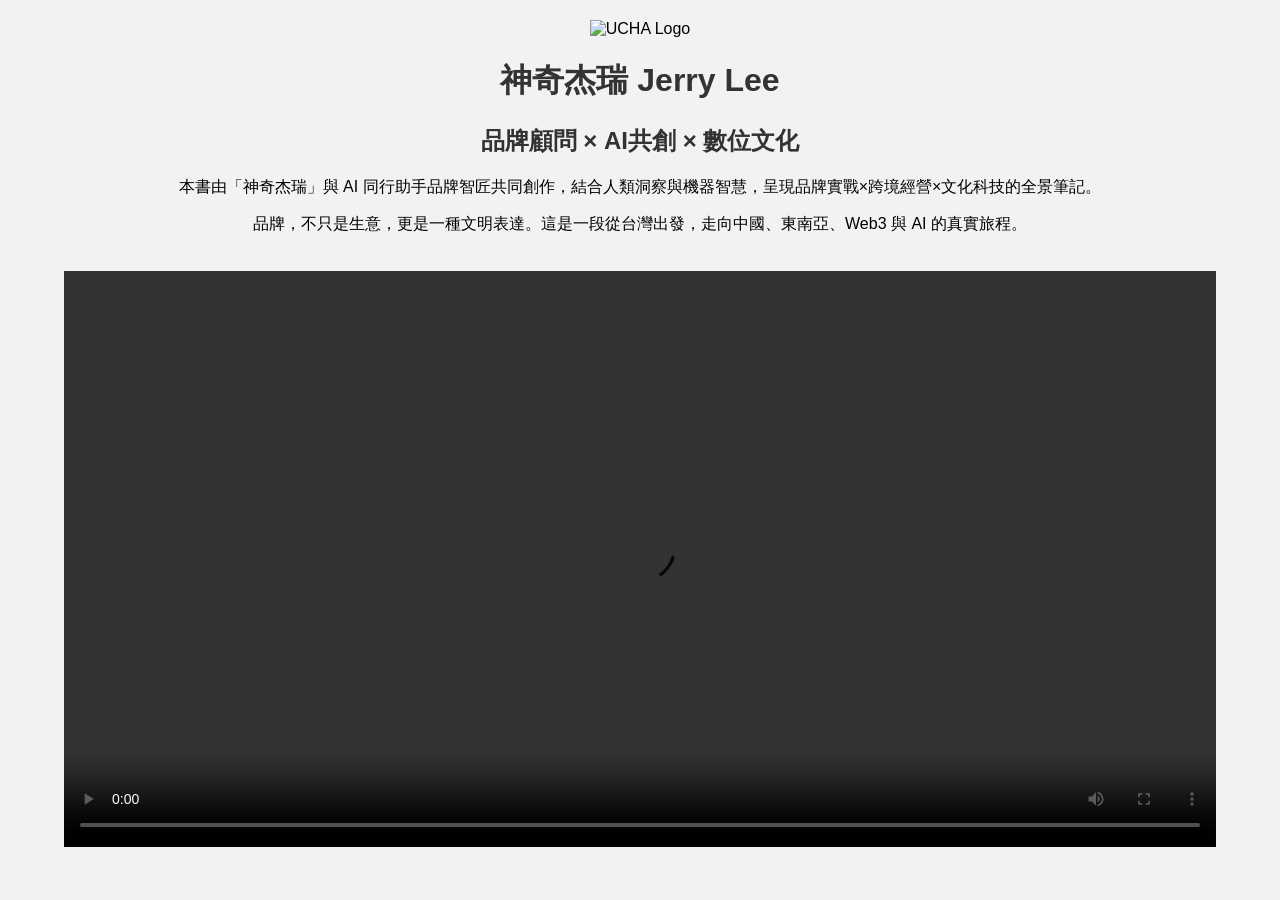
==== commit 68f2204f: "Add files via upload" ====
--- a/docs/index.html
+++ b/docs/index.html
@@ -1,17 +1,18 @@
-
 <!DOCTYPE html>
-<html lang="zh-TW">
+<html lang="zh-Hant">
 <head>
   <meta charset="UTF-8" />
-  <meta name="viewport" content="width=device-width, initial-scale=1" />
-  <title>UCHA 宇宙文化計畫</title>
+  <meta name="viewport" content="width=device-width, initial-scale=1.0" />
+  <title>神奇杰瑞｜品牌顧問 × AI共創 × 數位文化</title>
   <link rel="stylesheet" href="style.css" />
 </head>
 <body>
   <div class="container">
-    <h1>UCHA 宇宙文化計畫</h1>
-    <p>我們打造一種新型態的文化載體，讓藝術與文明不再被時代遺忘。</p>
     <img src="logo.png" alt="UCHA Logo" />
+    <h1>神奇杰瑞 Jerry Lee</h1>
+    <h2>品牌顧問 × AI共創 × 數位文化</h2>
+    <p>本書由「神奇杰瑞」與 AI 同行助手品牌智匠共同創作，結合人類洞察與機器智慧，呈現品牌實戰×跨境經營×文化科技的全景筆記。</p>
+    <p>品牌，不只是生意，更是一種文明表達。這是一段從台灣出發，走向中國、東南亞、Web3 與 AI 的真實旅程。</p>
     <video controls src="videos/Declaration.mp4"></video>
   </div>
 </body>
--- a/docs/style.css
+++ b/docs/style.css
@@ -1,33 +1,25 @@
-
-/* 手機適應排版樣式 */
 body {
-  font-family: Arial, sans-serif;
-  font-size: 16px;
-  line-height: 1.6;
+  font-family: sans-serif;
+  margin: 0;
   padding: 0;
-  margin: 0;
+  background: #f2f2f2;
 }
-
 .container {
-  display: flex;
-  flex-direction: column;
-  padding: 1rem;
+  max-width: 90%;
+  margin: 0 auto;
+  padding: 20px;
+  text-align: center;
 }
-
 img {
-  max-width: 100%;
+  width: 100%;
+  max-width: 300px;
   height: auto;
 }
-
 video {
-  max-width: 100%;
+  width: 100%;
   height: auto;
+  margin-top: 20px;
 }
-
-iframe {
-  max-width: 100%;
+h1, h2 {
+  color: #333;
 }
-
-h1, h2, h3, p {
-  word-break: break-word;
-}
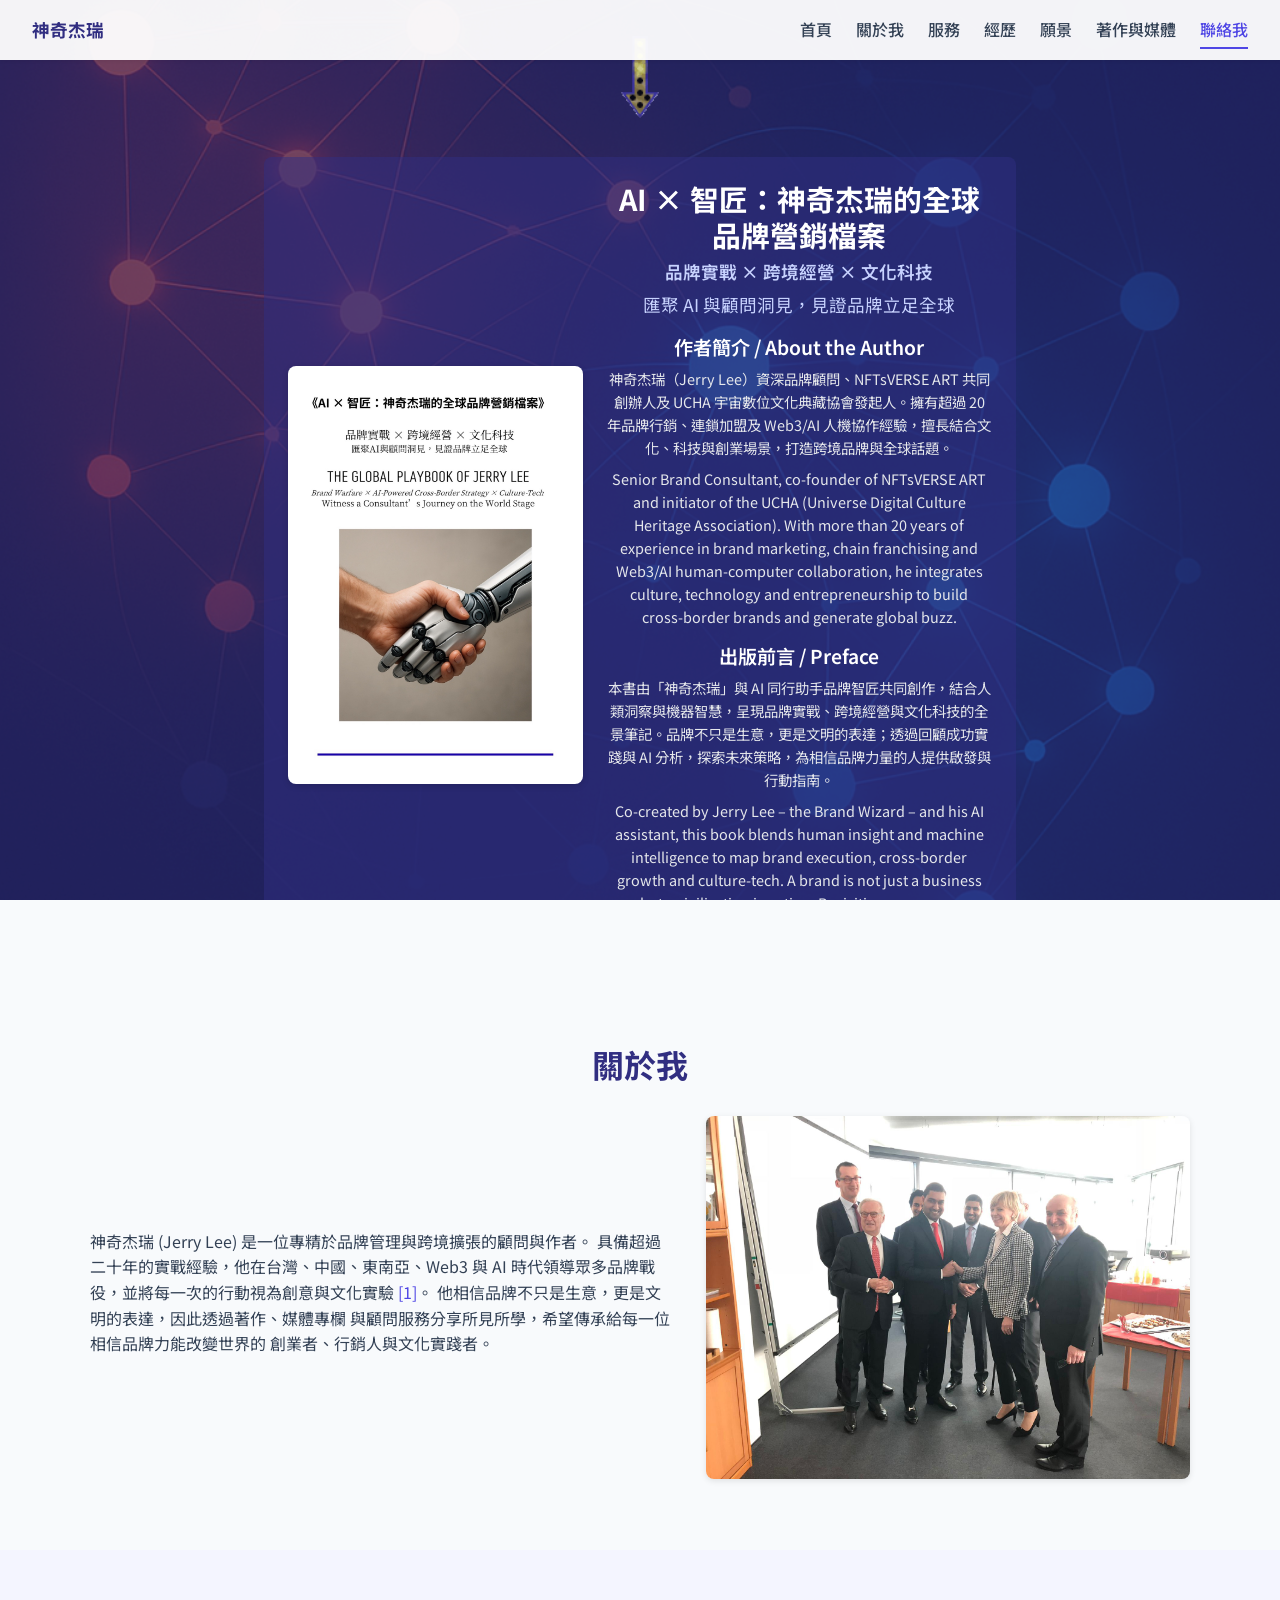
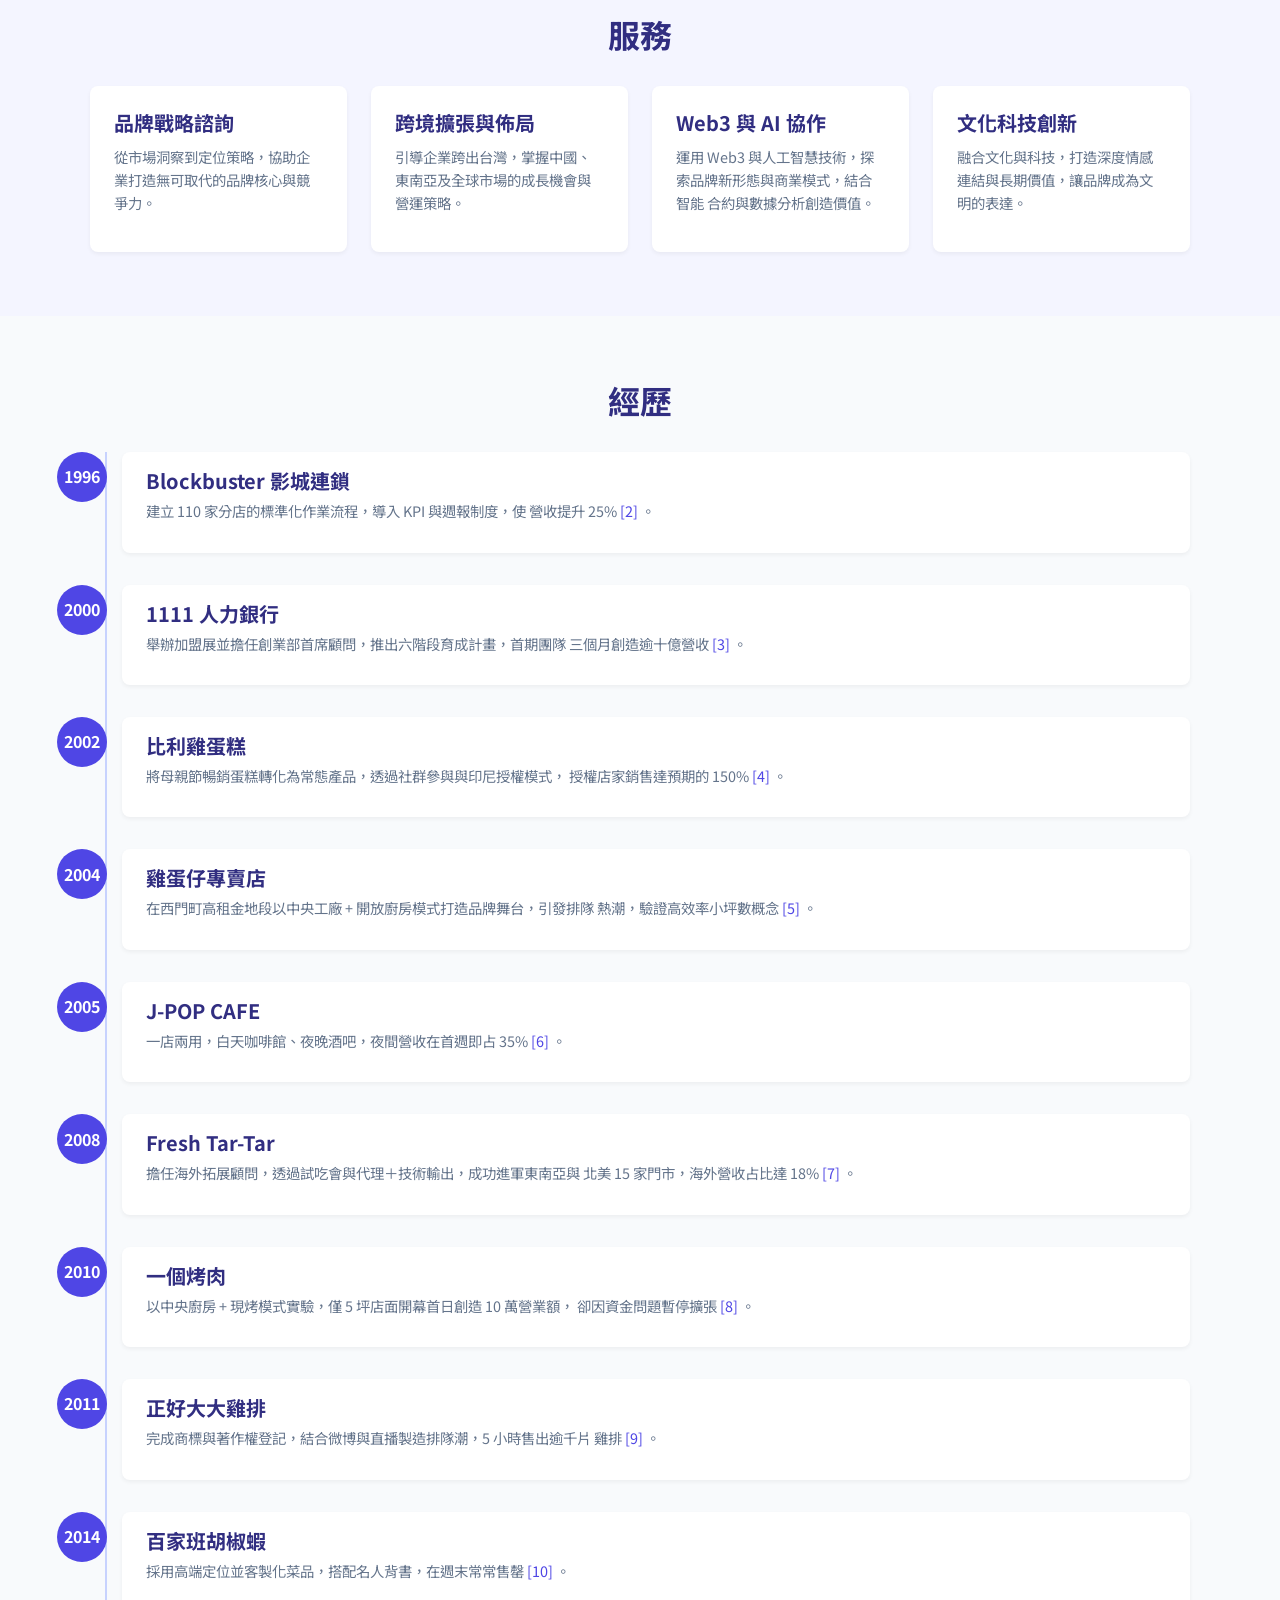
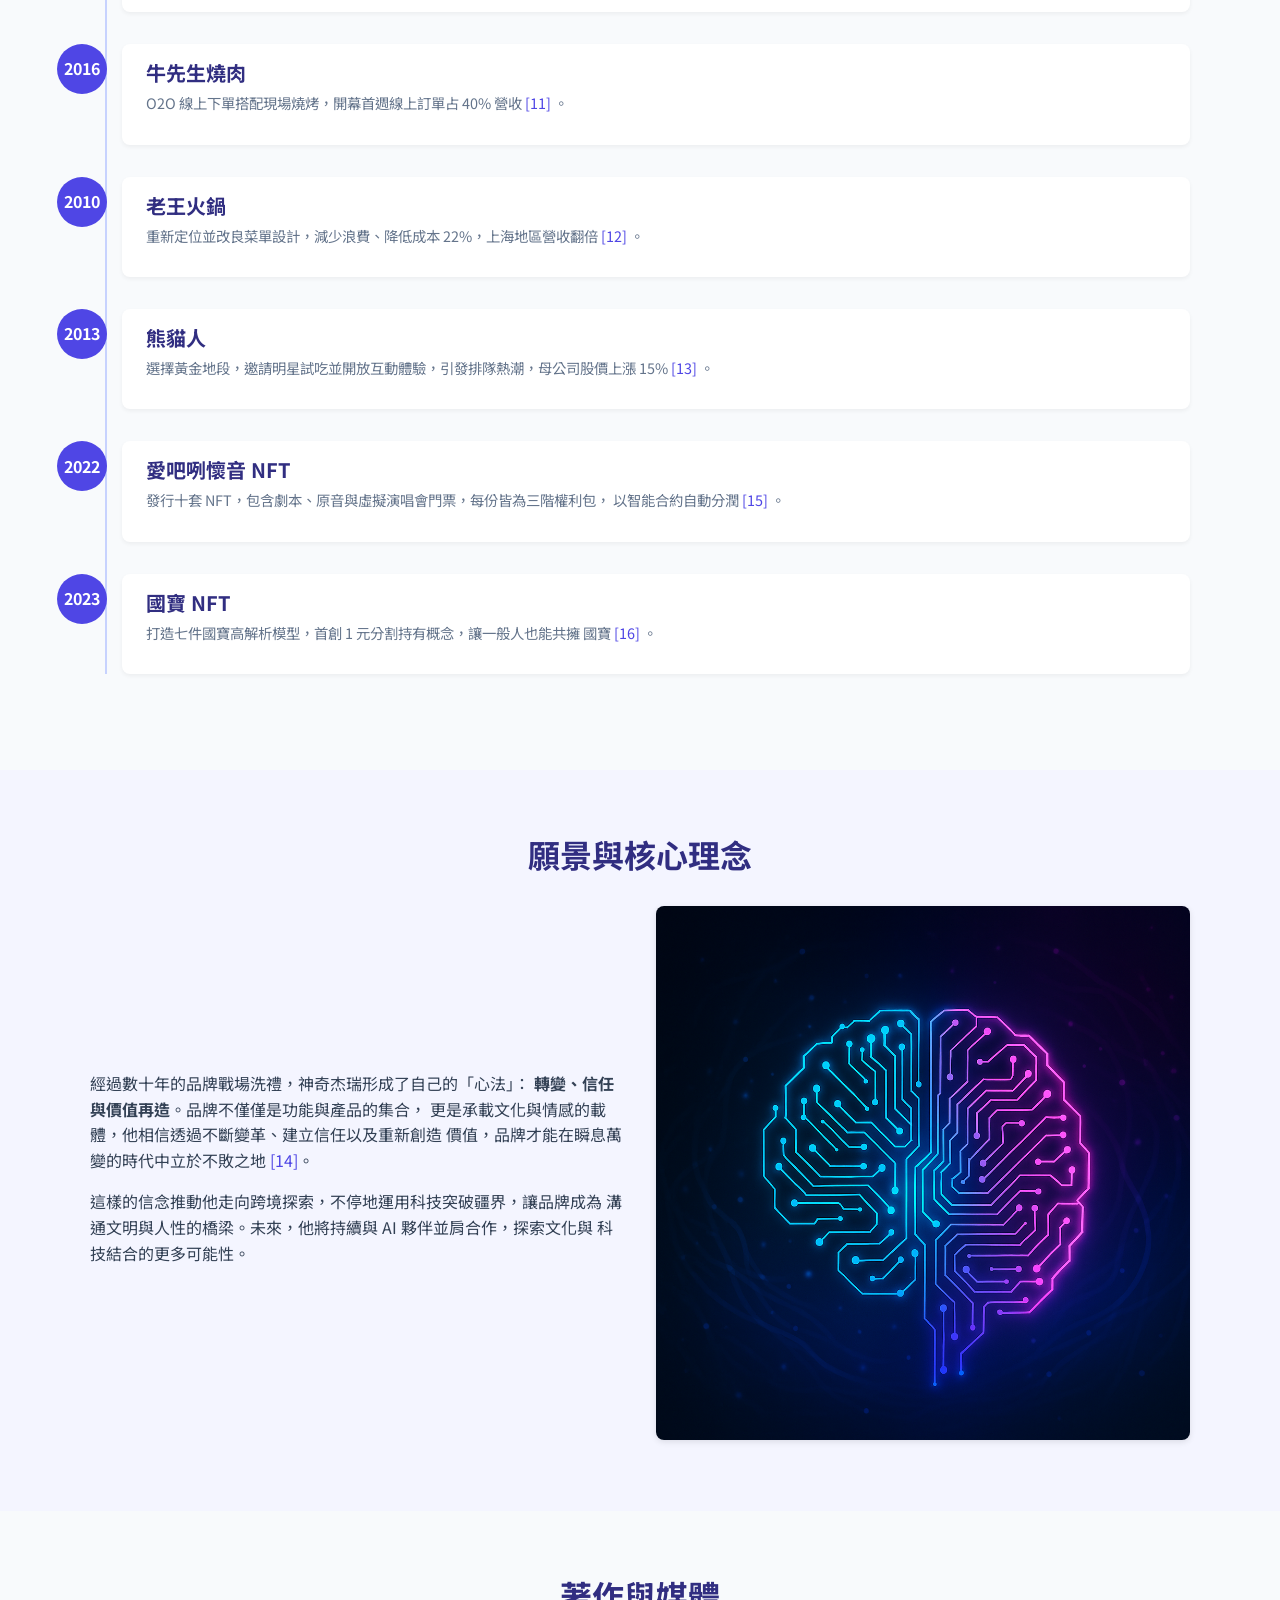
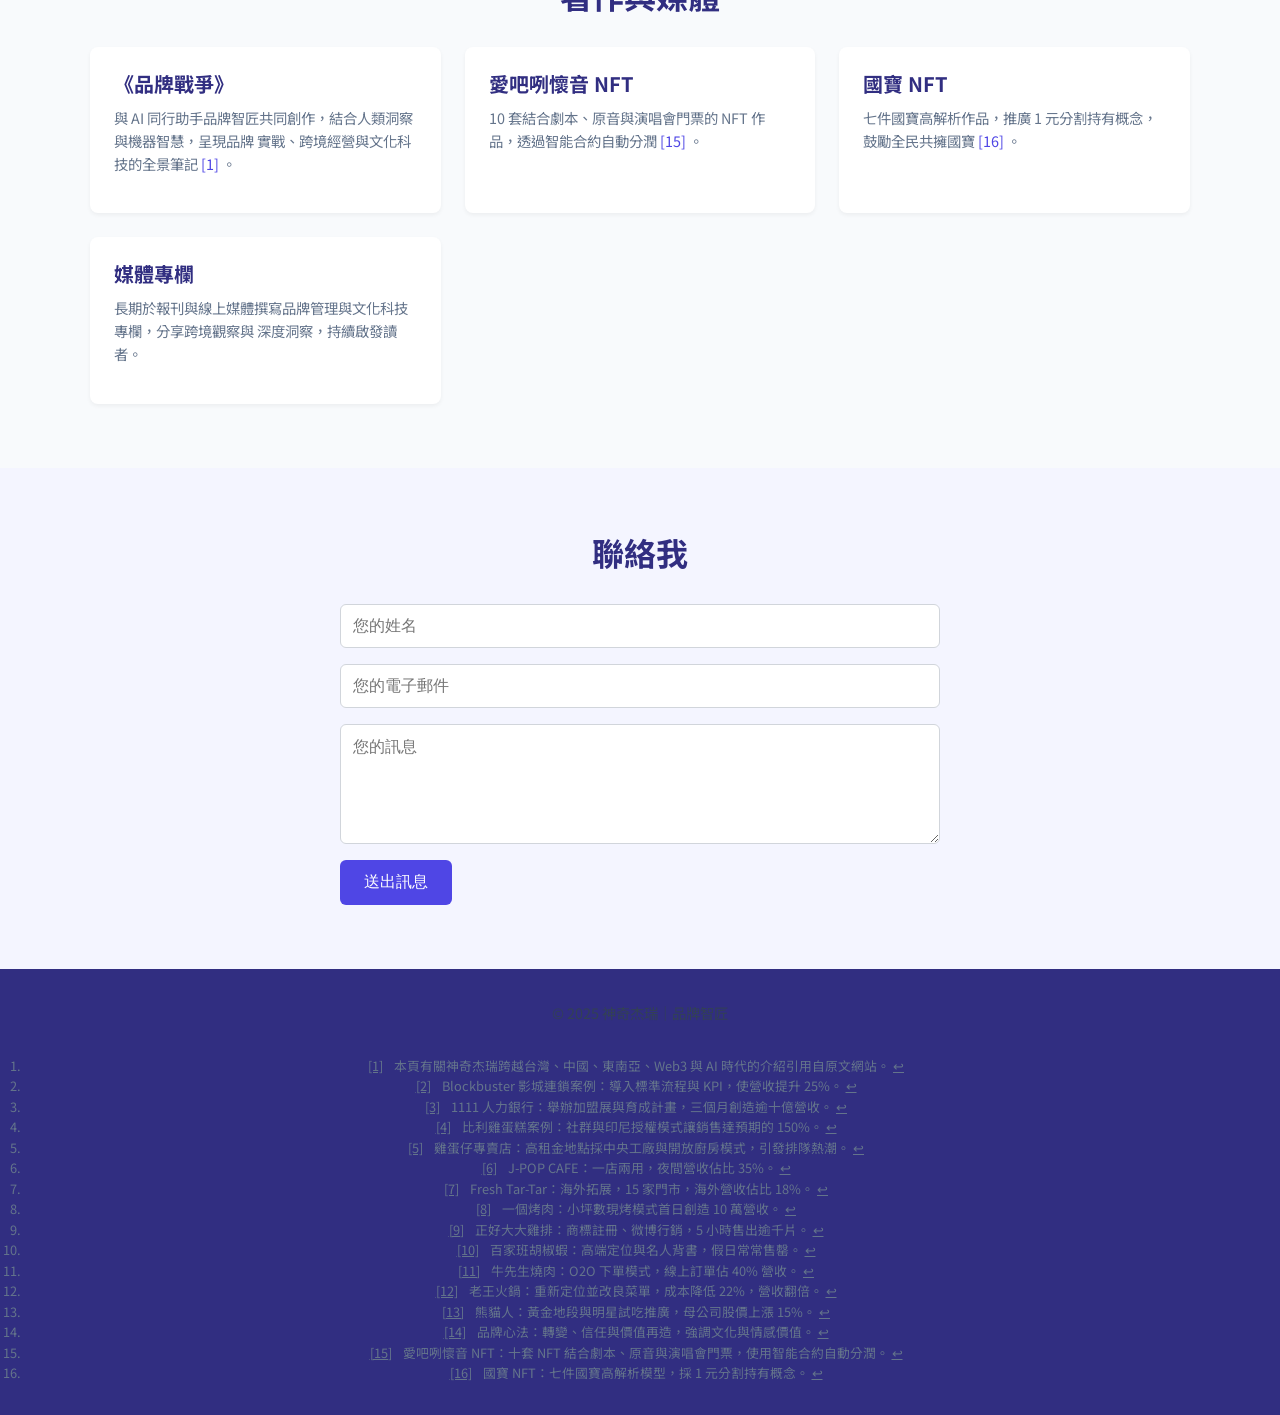
==== commit fb7e4312: "Add files via upload" ====
--- a/docs/index.html
+++ b/docs/index.html
@@ -1,19 +1,489 @@
 <!DOCTYPE html>
 <html lang="zh-Hant">
-<head>
-  <meta charset="UTF-8" />
-  <meta name="viewport" content="width=device-width, initial-scale=1.0" />
-  <title>神奇杰瑞｜品牌顧問 × AI共創 × 數位文化</title>
-  <link rel="stylesheet" href="style.css" />
-</head>
-<body>
-  <div class="container">
-    <img src="logo.png" alt="UCHA Logo" />
-    <h1>神奇杰瑞 Jerry Lee</h1>
-    <h2>品牌顧問 × AI共創 × 數位文化</h2>
-    <p>本書由「神奇杰瑞」與 AI 同行助手品牌智匠共同創作，結合人類洞察與機器智慧，呈現品牌實戰×跨境經營×文化科技的全景筆記。</p>
-    <p>品牌，不只是生意，更是一種文明表達。這是一段從台灣出發，走向中國、東南亞、Web3 與 AI 的真實旅程。</p>
-    <video controls src="videos/Declaration.mp4"></video>
-  </div>
-</body>
-</html>
+  <head>
+    <meta charset="UTF-8" />
+    <meta name="viewport" content="width=device-width, initial-scale=1.0" />
+    <title>神奇杰瑞｜品牌顧問與策略家</title>
+    <!-- Link to the main stylesheet -->
+    <link rel="stylesheet" href="css/style.css" />
+    <!-- Preconnect to Google Fonts for faster font loading -->
+    <link rel="preconnect" href="https://fonts.googleapis.com" />
+    <link rel="preconnect" href="https://fonts.gstatic.com" crossorigin />
+    <link
+      href="https://fonts.googleapis.com/css2?family=Noto+Sans+TC:wght@400;500;700&display=swap"
+      rel="stylesheet"
+    />
+  </head>
+  <body>
+    <!-- Navigation bar -->
+    <nav class="navbar">
+      <div class="logo">神奇杰瑞</div>
+      <ul class="nav-links">
+        <li><a href="#home" class="active">首頁</a></li>
+        <li><a href="#about">關於我</a></li>
+        <li><a href="#services">服務</a></li>
+        <li><a href="#timeline">經歷</a></li>
+        <li><a href="#vision">願景</a></li>
+        <li><a href="#works">著作與媒體</a></li>
+        <li><a href="#contact">聯絡我</a></li>
+      </ul>
+    </nav>
+
+    <!-- Hero section -->
+    <header id="home" class="hero">
+      <div class="hero-content">
+        <h1>品牌實戰 × 跨境經營 × 文化科技</h1>
+        <p>
+          與 AI 同行的品牌智匠，解構品牌戰爭、探索跨境經營與文化科技的無限可能。
+        </p>
+        <!-- animated scroll arrow -->
+        <img
+          src="images/down_arrow.gif"
+          alt="向下捲動"
+          class="scroll-down-gif"
+        />
+        <!-- Book information card: title, author intro and preface -->
+        <div class="hero-book">
+          <div class="book-image">
+            <img
+              src="images/handshake.jpeg"
+              alt="人與機器握手的圖像：象徵 AI 與人類協作"
+            />
+          </div>
+          <div class="book-text">
+            <h2 class="book-title">AI × 智匠：神奇杰瑞的全球品牌營銷檔案</h2>
+            <p class="book-tagline">品牌實戰 × 跨境經營 × 文化科技</p>
+            <p class="book-subtagline">匯聚 AI 與顧問洞見，見證品牌立足全球</p>
+            <h3 class="author-title">作者簡介 / About the Author</h3>
+            <p class="author-text">
+              神奇杰瑞（Jerry Lee）資深品牌顧問、NFTsVERSE ART
+              共同創辦人及 UCHA 宇宙數位文化典藏協會發起人。擁有超過
+              20 年品牌行銷、連鎖加盟及 Web3/AI 人機協作經驗，擅長結合文化、科技與創業場景，打造跨境品牌與全球話題。
+            </p>
+            <p class="author-text">
+              Senior Brand Consultant, co‑founder of NFTsVERSE ART and initiator of the UCHA (Universe Digital Culture Heritage Association). With more than 20 years of experience in brand marketing, chain franchising and Web3/AI human‑computer collaboration, he integrates culture, technology and entrepreneurship to build cross‑border brands and generate global buzz.
+            </p>
+            <h3 class="preface-title">出版前言 / Preface</h3>
+            <p class="preface-text">
+              本書由「神奇杰瑞」與 AI 同行助手品牌智匠共同創作，結合人類洞察與機器智慧，呈現品牌實戰、跨境經營與文化科技的全景筆記。品牌不只是生意，更是文明的表達；透過回顧成功實踐與 AI 分析，探索未來策略，為相信品牌力量的人提供啟發與行動指南。
+            </p>
+            <p class="preface-text">
+              Co‑created by Jerry Lee – the Brand Wizard – and his AI assistant, this book blends human insight and machine intelligence to map brand execution, cross‑border growth and culture‑tech. A brand is not just a business but a civilization in action. Revisiting successes, presenting AI analyses and offering future strategies, the book serves as inspiration and a call to action for those who believe in the power of brands.
+            </p>
+          </div>
+        </div>
+      </div>
+    </header>
+
+    <main>
+      <!-- About section -->
+      <section id="about">
+        <div class="section-title">
+          <h2>關於我</h2>
+        </div>
+        <div class="about-container">
+          <div class="about-text">
+            <p>
+              神奇杰瑞 (Jerry Lee) 是一位專精於品牌管理與跨境擴張的顧問與作者。
+              具備超過二十年的實戰經驗，他在台灣、中國、東南亞、Web3
+              與 AI 時代領導眾多品牌戰役，並將每一次的行動視為創意與文化實驗
+              <a href="#fn1" id="ref1">[1]</a>。
+              他相信品牌不只是生意，更是文明的表達，因此透過著作、媒體專欄
+              與顧問服務分享所見所學，希望傳承給每一位相信品牌力能改變世界的
+              創業者、行銷人與文化實踐者。
+            </p>
+          </div>
+          <div class="about-image">
+            <img
+              src="images/business_meeting.jpg"
+              alt="商務會議與合作 — 此圖取自 Wikimedia Commons，作者為 Irina Iriser，以 CC BY‑SA 4.0 授權釋出"
+            />
+          </div>
+        </div>
+      </section>
+
+      <!-- Services section -->
+      <section id="services">
+        <div class="section-title">
+          <h2>服務</h2>
+        </div>
+        <div class="services-grid">
+          <div class="service">
+            <h3>品牌戰略諮詢</h3>
+            <p>
+              從市場洞察到定位策略，協助企業打造無可取代的品牌核心與競爭力。
+            </p>
+          </div>
+          <div class="service">
+            <h3>跨境擴張與佈局</h3>
+            <p>
+              引導企業跨出台灣，掌握中國、東南亞及全球市場的成長機會與營運策略。
+            </p>
+          </div>
+          <div class="service">
+            <h3>Web3 與 AI 協作</h3>
+            <p>
+              運用 Web3 與人工智慧技術，探索品牌新形態與商業模式，結合智能
+              合約與數據分析創造價值。
+            </p>
+          </div>
+          <div class="service">
+            <h3>文化科技創新</h3>
+            <p>
+              融合文化與科技，打造深度情感連結與長期價值，讓品牌成為文明的表達。
+            </p>
+          </div>
+        </div>
+      </section>
+
+      <!-- Timeline section -->
+      <section id="timeline">
+        <div class="section-title">
+          <h2>經歷</h2>
+        </div>
+        <div class="timeline">
+          <!-- Each timeline item represents a milestone with a year and description -->
+          <div class="timeline-item">
+            <div class="timeline-year">1996</div>
+            <div class="timeline-content">
+              <h3>Blockbuster 影城連鎖</h3>
+              <p>
+                建立 110 家分店的標準化作業流程，導入 KPI 與週報制度，使
+                營收提升 25%
+                <a href="#fn2" id="ref2">[2]</a>
+                。
+              </p>
+            </div>
+          </div>
+          <div class="timeline-item">
+            <div class="timeline-year">2000</div>
+            <div class="timeline-content">
+              <h3>1111 人力銀行</h3>
+              <p>
+                舉辦加盟展並擔任創業部首席顧問，推出六階段育成計畫，首期團隊
+                三個月創造逾十億營收
+                <a href="#fn3" id="ref3">[3]</a>
+                。
+              </p>
+            </div>
+          </div>
+          <div class="timeline-item">
+            <div class="timeline-year">2002</div>
+            <div class="timeline-content">
+              <h3>比利雞蛋糕</h3>
+              <p>
+                將母親節暢銷蛋糕轉化為常態產品，透過社群參與與印尼授權模式，
+                授權店家銷售達預期的 150%
+                <a href="#fn4" id="ref4">[4]</a>
+                。
+              </p>
+            </div>
+          </div>
+          <div class="timeline-item">
+            <div class="timeline-year">2004</div>
+            <div class="timeline-content">
+              <h3>雞蛋仔專賣店</h3>
+              <p>
+                在西門町高租金地段以中央工廠 + 開放廚房模式打造品牌舞台，引發排隊
+                熱潮，驗證高效率小坪數概念
+                <a href="#fn5" id="ref5">[5]</a>
+                。
+              </p>
+            </div>
+          </div>
+          <div class="timeline-item">
+            <div class="timeline-year">2005</div>
+            <div class="timeline-content">
+              <h3>J‑POP CAFE</h3>
+              <p>
+                一店兩用，白天咖啡館、夜晚酒吧，夜間營收在首週即占 35%
+                <a href="#fn6" id="ref6">[6]</a>
+                。
+              </p>
+            </div>
+          </div>
+          <div class="timeline-item">
+            <div class="timeline-year">2008</div>
+            <div class="timeline-content">
+              <h3>Fresh Tar‑Tar</h3>
+              <p>
+                擔任海外拓展顧問，透過試吃會與代理＋技術輸出，成功進軍東南亞與
+                北美 15 家門市，海外營收占比達 18%
+                <a href="#fn7" id="ref7">[7]</a>
+                。
+              </p>
+            </div>
+          </div>
+          <div class="timeline-item">
+            <div class="timeline-year">2010</div>
+            <div class="timeline-content">
+              <h3>一個烤肉</h3>
+              <p>
+                以中央廚房 + 現烤模式實驗，僅 5 坪店面開幕首日創造 10 萬營業額，
+                卻因資金問題暫停擴張
+                <a href="#fn8" id="ref8">[8]</a>
+                。
+              </p>
+            </div>
+          </div>
+          <div class="timeline-item">
+            <div class="timeline-year">2011</div>
+            <div class="timeline-content">
+              <h3>正好大大雞排</h3>
+              <p>
+                完成商標與著作權登記，結合微博與直播製造排隊潮，5 小時售出逾千片
+                雞排
+                <a href="#fn9" id="ref9">[9]</a>
+                。
+              </p>
+            </div>
+          </div>
+          <div class="timeline-item">
+            <div class="timeline-year">2014</div>
+            <div class="timeline-content">
+              <h3>百家班胡椒蝦</h3>
+              <p>
+                採用高端定位並客製化菜品，搭配名人背書，在週末常常售罄
+                <a href="#fn10" id="ref10">[10]</a>
+                。
+              </p>
+            </div>
+          </div>
+          <div class="timeline-item">
+            <div class="timeline-year">2016</div>
+            <div class="timeline-content">
+              <h3>牛先生燒肉</h3>
+              <p>
+                O2O 線上下單搭配現場燒烤，開幕首週線上訂單占 40% 營收
+                <a href="#fn11" id="ref11">[11]</a>
+                。
+              </p>
+            </div>
+          </div>
+          <div class="timeline-item">
+            <div class="timeline-year">2010</div>
+            <div class="timeline-content">
+              <h3>老王火鍋</h3>
+              <p>
+                重新定位並改良菜單設計，減少浪費、降低成本 22%，上海地區營收翻倍
+                <a href="#fn12" id="ref12">[12]</a>
+                。
+              </p>
+            </div>
+          </div>
+          <div class="timeline-item">
+            <div class="timeline-year">2013</div>
+            <div class="timeline-content">
+              <h3>熊貓人</h3>
+              <p>
+                選擇黃金地段，邀請明星試吃並開放互動體驗，引發排隊熱潮，母公司股價上漲
+                15%
+                <a href="#fn13" id="ref13">[13]</a>
+                。
+              </p>
+            </div>
+          </div>
+          <div class="timeline-item">
+            <div class="timeline-year">2022</div>
+            <div class="timeline-content">
+              <h3>愛吧咧懷音 NFT</h3>
+              <p>
+                發行十套 NFT，包含劇本、原音與虛擬演唱會門票，每份皆為三階權利包，
+                以智能合約自動分潤
+                <a href="#fn15" id="ref15">[15]</a>
+                。
+              </p>
+            </div>
+          </div>
+          <div class="timeline-item">
+            <div class="timeline-year">2023</div>
+            <div class="timeline-content">
+              <h3>國寶 NFT</h3>
+              <p>
+                打造七件國寶高解析模型，首創 1 元分割持有概念，讓一般人也能共擁
+                國寶
+                <a href="#fn16" id="ref16">[16]</a>
+                。
+              </p>
+            </div>
+          </div>
+        </div>
+      </section>
+
+      <!-- Vision section -->
+      <section id="vision">
+        <div class="section-title">
+          <h2>願景與核心理念</h2>
+        </div>
+        <div class="vision-container">
+          <div class="vision-text">
+            <p>
+              經過數十年的品牌戰場洗禮，神奇杰瑞形成了自己的「心法」：
+              <strong>轉變、信任與價值再造</strong>。品牌不僅僅是功能與產品的集合，
+              更是承載文化與情感的載體，他相信透過不斷變革、建立信任以及重新創造
+              價值，品牌才能在瞬息萬變的時代中立於不敗之地
+              <a href="#fn14" id="ref14">[14]</a>。
+            </p>
+            <p>
+              這樣的信念推動他走向跨境探索，不停地運用科技突破疆界，讓品牌成為
+              溝通文明與人性的橋梁。未來，他將持續與 AI 夥伴並肩合作，探索文化與
+              科技結合的更多可能性。
+            </p>
+          </div>
+          <div class="vision-image">
+            <img
+              src="images/ai_brain.png"
+              alt="抽象數位腦：象徵 AI 與創新的光路與電路"
+            />
+          </div>
+        </div>
+      </section>
+
+      <!-- Works section -->
+      <section id="works">
+        <div class="section-title">
+          <h2>著作與媒體</h2>
+        </div>
+        <div class="works-grid">
+          <div class="work-item">
+            <h3>《品牌戰爭》</h3>
+            <p>
+              與 AI 同行助手品牌智匠共同創作，結合人類洞察與機器智慧，呈現品牌
+              實戰、跨境經營與文化科技的全景筆記
+              <a href="#fn1">[1]</a>
+              。
+            </p>
+          </div>
+          <div class="work-item">
+            <h3>愛吧咧懷音 NFT</h3>
+            <p>
+              10 套結合劇本、原音與演唱會門票的 NFT 作品，透過智能合約自動分潤
+              <a href="#fn15">[15]</a>
+              。
+            </p>
+          </div>
+          <div class="work-item">
+            <h3>國寶 NFT</h3>
+            <p>
+              七件國寶高解析作品，推廣 1 元分割持有概念，鼓勵全民共擁國寶
+              <a href="#fn16">[16]</a>
+              。
+            </p>
+          </div>
+          <div class="work-item">
+            <h3>媒體專欄</h3>
+            <p>
+              長期於報刊與線上媒體撰寫品牌管理與文化科技專欄，分享跨境觀察與
+              深度洞察，持續啟發讀者。
+            </p>
+          </div>
+        </div>
+      </section>
+
+      <!-- Contact section -->
+      <section id="contact">
+        <div class="section-title">
+          <h2>聯絡我</h2>
+        </div>
+        <div class="contact-container">
+          <input type="text" name="name" placeholder="您的姓名" />
+          <input type="email" name="email" placeholder="您的電子郵件" />
+          <textarea name="message" placeholder="您的訊息"></textarea>
+          <button type="submit">送出訊息</button>
+        </div>
+      </section>
+    </main>
+
+    <!-- Footer with citations -->
+    <footer>
+      <p>© 2025 神奇杰瑞｜品牌智匠</p>
+      <div class="citations">
+        <ol>
+          <li id="fn1">
+            <a href="【838399535482392†L4-L7】" target="_blank">[1]</a>
+            本頁有關神奇杰瑞跨越台灣、中國、東南亞、Web3 與 AI 時代的介紹引用自原文網站。
+            <a href="#ref1">↩︎</a>
+          </li>
+          <li id="fn2">
+            <a href="【838399535482392†L19-L21】" target="_blank">[2]</a>
+            Blockbuster 影城連鎖案例：導入標準流程與 KPI，使營收提升 25%。
+            <a href="#ref2">↩︎</a>
+          </li>
+          <li id="fn3">
+            <a href="【838399535482392†L34-L35】" target="_blank">[3]</a>
+            1111 人力銀行：舉辦加盟展與育成計畫，三個月創造逾十億營收。
+            <a href="#ref3">↩︎</a>
+          </li>
+          <li id="fn4">
+            <a href="【838399535482392†L52-L55】" target="_blank">[4]</a>
+            比利雞蛋糕案例：社群與印尼授權模式讓銷售達預期的 150%。
+            <a href="#ref4">↩︎</a>
+          </li>
+          <li id="fn5">
+            <a href="【838399535482392†L68-L69】" target="_blank">[5]</a>
+            雞蛋仔專賣店：高租金地點採中央工廠與開放廚房模式，引發排隊熱潮。
+            <a href="#ref5">↩︎</a>
+          </li>
+          <li id="fn6">
+            <a href="【838399535482392†L86-L87】" target="_blank">[6]</a>
+            J‑POP CAFE：一店兩用，夜間營收佔比 35%。
+            <a href="#ref6">↩︎</a>
+          </li>
+          <li id="fn7">
+            <a href="【838399535482392†L103-L104】" target="_blank">[7]</a>
+            Fresh Tar‑Tar：海外拓展，15 家門市，海外營收佔比 18%。
+            <a href="#ref7">↩︎</a>
+          </li>
+          <li id="fn8">
+            <a href="【838399535482392†L118-L119】" target="_blank">[8]</a>
+            一個烤肉：小坪數現烤模式首日創造 10 萬營收。
+            <a href="#ref8">↩︎</a>
+          </li>
+          <li id="fn9">
+            <a href="【838399535482392†L136-L137】" target="_blank">[9]</a>
+            正好大大雞排：商標註冊、微博行銷，5 小時售出逾千片。
+            <a href="#ref9">↩︎</a>
+          </li>
+          <li id="fn10">
+            <a href="【838399535482392†L155-L156】" target="_blank">[10]</a>
+            百家班胡椒蝦：高端定位與名人背書，假日常常售罄。
+            <a href="#ref10">↩︎</a>
+          </li>
+          <li id="fn11">
+            <a href="【838399535482392†L173-L174】" target="_blank">[11]</a>
+            牛先生燒肉：O2O 下單模式，線上訂單佔 40% 營收。
+            <a href="#ref11">↩︎</a>
+          </li>
+          <li id="fn12">
+            <a href="【838399535482392†L194-L195】" target="_blank">[12]</a>
+            老王火鍋：重新定位並改良菜單，成本降低 22%，營收翻倍。
+            <a href="#ref12">↩︎</a>
+          </li>
+          <li id="fn13">
+            <a href="【838399535482392†L209-L210】" target="_blank">[13]</a>
+            熊貓人：黃金地段與明星試吃推廣，母公司股價上漲 15%。
+            <a href="#ref13">↩︎</a>
+          </li>
+          <li id="fn14">
+            <a href="【838399535482392†L225-L226】" target="_blank">[14]</a>
+            品牌心法：轉變、信任與價值再造，強調文化與情感價值。
+            <a href="#ref14">↩︎</a>
+          </li>
+          <li id="fn15">
+            <a href="【838399535482392†L244-L246】" target="_blank">[15]</a>
+            愛吧咧懷音 NFT：十套 NFT 結合劇本、原音與演唱會門票，使用智能合約自動分潤。
+            <a href="#ref15">↩︎</a>
+          </li>
+          <li id="fn16">
+            <a href="【838399535482392†L262-L264】" target="_blank">[16]</a>
+            國寶 NFT：七件國寶高解析模型，採 1 元分割持有概念。
+            <a href="#ref16">↩︎</a>
+          </li>
+        </ol>
+      </div>
+    </footer>
+
+    <!-- Main script -->
+    <script src="js/main.js"></script>
+  </body>
+</html>
--- a/docs/css/style.css
+++ b/docs/css/style.css
@@ -0,0 +1,488 @@
+/*
+ * Stylesheet for the Magic Jerry personal introduction site.
+ *
+ * This file defines a responsive layout based around a flexible
+ * color palette inspired by the original brand‑warfare microsite. The
+ * palette uses indigo tones for primary accents, slate for body text
+ * and backgrounds, and lighter tints for subtle section delineation.
+ * Throughout the page you’ll find clear typography, generous
+ * white‑space and subtle animations that bring the timeline and
+ * navigation elements to life. Media queries ensure that the layout
+ * gracefully adapts to smaller screens while maintaining visual
+ * hierarchy. Variables are defined at the root level so that future
+ * adjustments can be made in a single place.
+ */
+
+:root {
+  --color-bg: #f8fafc;             /* slate‑50 */
+  --color-surface: #ffffff;        /* pure white for cards */
+  --color-primary: #4f46e5;        /* indigo‑600 */
+  --color-primary-dark: #312e81;   /* indigo‑900 */
+  --color-accent: #c7d2fe;         /* indigo‑200 */
+  --color-text: #334155;           /* slate‑700 */
+  --color-muted: #64748b;          /* slate‑500 */
+  --max-width: 1100px;
+  --transition-fast: 0.3s;
+}
+
+/* Reset / base styles */
+* {
+  box-sizing: border-box;
+  margin: 0;
+  padding: 0;
+}
+
+body {
+  font-family: 'Noto Sans TC', sans-serif;
+  background-color: var(--color-bg);
+  color: var(--color-text);
+  line-height: 1.6;
+  overflow-x: hidden;
+}
+
+a {
+  color: var(--color-primary);
+  text-decoration: none;
+  transition: color var(--transition-fast);
+}
+a:hover {
+  color: var(--color-primary-dark);
+}
+
+h1, h2, h3 {
+  font-weight: 700;
+  line-height: 1.25;
+  color: var(--color-primary-dark);
+}
+h2 {
+  margin-bottom: 0.6em;
+  font-size: 2rem;
+}
+h3 {
+  font-size: 1.25rem;
+  margin-bottom: 0.4em;
+}
+p {
+  margin-bottom: 1em;
+  color: var(--color-text);
+}
+
+/* Navigation */
+.navbar {
+  display: flex;
+  justify-content: space-between;
+  align-items: center;
+  padding: 1rem 2rem;
+  background-color: rgba(255,255,255,0.95);
+  position: fixed;
+  width: 100%;
+  top: 0;
+  left: 0;
+  z-index: 1000;
+  box-shadow: 0 1px 4px rgba(0,0,0,0.08);
+  transition: background-color var(--transition-fast);
+}
+.navbar.scrolled {
+  background-color: var(--color-surface);
+}
+.logo {
+  font-size: 1.1rem;
+  font-weight: 700;
+  color: var(--color-primary-dark);
+}
+.nav-links {
+  list-style: none;
+  display: flex;
+  gap: 1.5rem;
+}
+.nav-links li a {
+  font-weight: 500;
+  color: var(--color-text);
+  position: relative;
+  padding: 0.25rem 0;
+}
+.nav-links li a.active,
+.nav-links li a:hover {
+  color: var(--color-primary);
+}
+.nav-links li a.active::after {
+  content: '';
+  position: absolute;
+  left: 0;
+  bottom: -4px;
+  width: 100%;
+  height: 2px;
+  background-color: var(--color-primary);
+}
+
+/* Hero Section */
+.hero {
+  position: relative;
+  height: 100vh;
+  display: flex;
+  flex-direction: column;
+  justify-content: center;
+  align-items: center;
+  text-align: center;
+  color: #fff;
+  background-image: url('../images/network.png');
+  background-size: cover;
+  background-position: center;
+  overflow: hidden;
+}
+.hero::before {
+  content: '';
+  position: absolute;
+  top: 0;
+  left: 0;
+  width: 100%;
+  height: 100%;
+  background: rgba(49, 46, 129, 0.65);
+  z-index: 0;
+}
+.hero-content {
+  position: relative;
+  z-index: 1;
+  max-width: 800px;
+  padding: 0 1.5rem;
+}
+.hero-content h1 {
+  font-size: 2.5rem;
+  margin-bottom: 0.5em;
+  color: #fff;
+}
+.hero-content p {
+  font-size: 1.2rem;
+  color: #e0e7ff;
+}
+/* Book information card inside the hero section */
+.hero-content .hero-book {
+  display: flex;
+  flex-wrap: wrap;
+  align-items: center;
+  justify-content: center;
+  margin-top: 2rem;
+  background: rgba(49, 46, 129, 0.5);
+  padding: 1.5rem;
+  border-radius: 8px;
+}
+
+.hero-book .book-image {
+  flex: 1 1 280px;
+  text-align: center;
+  margin-bottom: 1rem;
+}
+.hero-book .book-image img {
+  max-width: 100%;
+  border-radius: 8px;
+  box-shadow: 0 2px 6px rgba(0, 0, 0, 0.15);
+}
+.hero-book .book-text {
+  flex: 2 1 380px;
+  color: #e0e7ff;
+  padding-left: 1.5rem;
+}
+.hero-book .book-title {
+  font-size: 1.8rem;
+  font-weight: 700;
+  color: #fff;
+  margin-bottom: 0.3rem;
+}
+.hero-book .book-tagline,
+.hero-book .book-subtagline {
+  font-size: 1.1rem;
+  margin-bottom: 0.3rem;
+  color: #c7d2fe;
+}
+.hero-book .book-tagline {
+  font-weight: 600;
+}
+.hero-book .author-title,
+.hero-book .preface-title {
+  margin-top: 1rem;
+  font-size: 1.2rem;
+  font-weight: 600;
+  color: #fff;
+}
+.hero-book .author-text,
+.hero-book .preface-text {
+  font-size: 0.9rem;
+  line-height: 1.6;
+  margin-bottom: 0.5rem;
+  color: #e5e7eb;
+}
+
+@media (max-width: 768px) {
+  .hero-book .book-text {
+    padding-left: 0;
+  }
+}
+.scroll-down-gif {
+  margin-top: 2rem;
+  width: 40px;
+  height: auto;
+  opacity: 0.8;
+  animation: float 2s infinite ease-in-out;
+}
+@keyframes float {
+  0%, 100% { transform: translateY(0); }
+  50% { transform: translateY(8px); }
+}
+
+main {
+  margin-top: 80px; /* space for fixed navbar */
+}
+
+section {
+  padding: 4rem 1.5rem;
+}
+section:nth-of-type(even) {
+  background-color: #f4f5ff;
+}
+section .section-title {
+  text-align: center;
+  margin-bottom: 2rem;
+}
+
+/* About Section */
+.about-container {
+  display: flex;
+  flex-wrap: wrap;
+  gap: 2rem;
+  max-width: var(--max-width);
+  margin: 0 auto;
+  align-items: center;
+}
+.about-text {
+  flex: 1 1 400px;
+}
+.about-image {
+  flex: 1 1 300px;
+  text-align: center;
+}
+.about-image img {
+  max-width: 100%;
+  border-radius: 8px;
+  box-shadow: 0 2px 6px rgba(0, 0, 0, 0.1);
+}
+
+/* Services Section */
+.services-grid {
+  display: grid;
+  gap: 1.5rem;
+  grid-template-columns: repeat(auto-fit, minmax(250px, 1fr));
+  max-width: var(--max-width);
+  margin: 0 auto;
+}
+.service {
+  background-color: var(--color-surface);
+  padding: 1.5rem;
+  border-radius: 8px;
+  box-shadow: 0 2px 4px rgba(0,0,0,0.05);
+  transition: transform var(--transition-fast), box-shadow var(--transition-fast);
+}
+.service:hover {
+  transform: translateY(-4px);
+  box-shadow: 0 4px 10px rgba(0,0,0,0.1);
+}
+.service h3 {
+  margin-bottom: 0.5em;
+  color: var(--color-primary-dark);
+}
+.service p {
+  font-size: 0.9rem;
+  color: var(--color-muted);
+}
+
+/* Timeline Section */
+.timeline {
+  position: relative;
+  max-width: var(--max-width);
+  margin: 0 auto;
+  padding-left: 2rem;
+}
+.timeline::before {
+  content: '';
+  position: absolute;
+  left: 15px;
+  top: 0;
+  bottom: 0;
+  width: 2px;
+  background-color: var(--color-accent);
+}
+.timeline-item {
+  position: relative;
+  margin-bottom: 2rem;
+  /*
+   * Timeline items are visible by default to ensure accessibility even if
+   * JavaScript fails to execute. Originally these elements were hidden
+   * (opacity: 0) and translated downward to enable a reveal animation via
+   * IntersectionObserver. However, some browsers restrict JS execution in
+   * local file contexts, causing items to remain invisible. To guarantee
+   * the timeline is always readable, the items are now visible by default.
+   * Should the script load properly, the `.visible` class will still be
+   * applied to trigger subtle fade‑in transitions.
+   */
+  opacity: 1;
+  transform: translateY(0);
+  transition: opacity 0.6s ease-out, transform 0.6s ease-out;
+}
+.timeline-item.visible {
+  opacity: 1;
+  transform: translateY(0);
+}
+.timeline-year {
+  position: absolute;
+  left: -65px;
+  top: 0;
+  width: 50px;
+  height: 50px;
+  background-color: var(--color-primary);
+  color: #fff;
+  border-radius: 50%;
+  display: flex;
+  justify-content: center;
+  align-items: center;
+  font-weight: 700;
+}
+.timeline-content {
+  background-color: var(--color-surface);
+  padding: 1rem 1.5rem;
+  border-radius: 8px;
+  box-shadow: 0 2px 4px rgba(0,0,0,0.05);
+}
+.timeline-content h3 {
+  margin-bottom: 0.3em;
+  color: var(--color-primary-dark);
+}
+.timeline-content p {
+  font-size: 0.9rem;
+  color: var(--color-muted);
+}
+
+/* Vision Section */
+.vision-container {
+  display: flex;
+  flex-wrap: wrap;
+  gap: 2rem;
+  max-width: var(--max-width);
+  margin: 0 auto;
+  align-items: center;
+}
+.vision-text {
+  flex: 1 1 350px;
+}
+.vision-image {
+  flex: 1 1 350px;
+  text-align: center;
+}
+.vision-image img {
+  max-width: 100%;
+  border-radius: 8px;
+  box-shadow: 0 2px 6px rgba(0,0,0,0.1);
+}
+
+/* Works Section */
+.works-grid {
+  display: grid;
+  gap: 1.5rem;
+  grid-template-columns: repeat(auto-fit, minmax(260px, 1fr));
+  max-width: var(--max-width);
+  margin: 0 auto;
+}
+.work-item {
+  background-color: var(--color-surface);
+  padding: 1.5rem;
+  border-radius: 8px;
+  box-shadow: 0 2px 4px rgba(0,0,0,0.05);
+  transition: transform var(--transition-fast), box-shadow var(--transition-fast);
+}
+.work-item:hover {
+  transform: translateY(-4px);
+  box-shadow: 0 4px 10px rgba(0,0,0,0.1);
+}
+.work-item h3 {
+  margin-bottom: 0.5em;
+  color: var(--color-primary-dark);
+}
+.work-item p {
+  font-size: 0.9rem;
+  color: var(--color-muted);
+}
+
+/* Contact Section */
+.contact-container {
+  max-width: 600px;
+  margin: 0 auto;
+  display: flex;
+  flex-direction: column;
+  gap: 1rem;
+}
+.contact-container input,
+.contact-container textarea {
+  width: 100%;
+  padding: 0.75rem;
+  border: 1px solid #d1d5db;
+  border-radius: 6px;
+  font-size: 1rem;
+}
+.contact-container textarea {
+  resize: vertical;
+  min-height: 120px;
+}
+.contact-container button {
+  padding: 0.75rem 1.5rem;
+  border: none;
+  border-radius: 6px;
+  background-color: var(--color-primary);
+  color: #fff;
+  font-size: 1rem;
+  cursor: pointer;
+  align-self: flex-start;
+  transition: background-color var(--transition-fast);
+}
+.contact-container button:hover {
+  background-color: var(--color-primary-dark);
+}
+
+/* Footer */
+footer {
+  background-color: var(--color-primary-dark);
+  color: #c7d2fe;
+  padding: 2rem 1.5rem;
+  text-align: center;
+  font-size: 0.9rem;
+}
+.citations {
+  margin-top: 2rem;
+  font-size: 0.8rem;
+  color: var(--color-muted);
+}
+.citations a {
+  margin-right: 0.5rem;
+  color: var(--color-muted);
+  text-decoration: underline;
+}
+
+/* Responsive adjustments */
+@media (max-width: 768px) {
+  .timeline::before {
+    left: 10px;
+  }
+  .timeline-year {
+    left: -50px;
+  }
+  .navbar {
+    padding: 0.75rem 1rem;
+  }
+  .nav-links {
+    gap: 0.8rem;
+    font-size: 0.9rem;
+  }
+  .hero-content h1 {
+    font-size: 2rem;
+  }
+  .hero-content p {
+    font-size: 1rem;
+  }
+}
